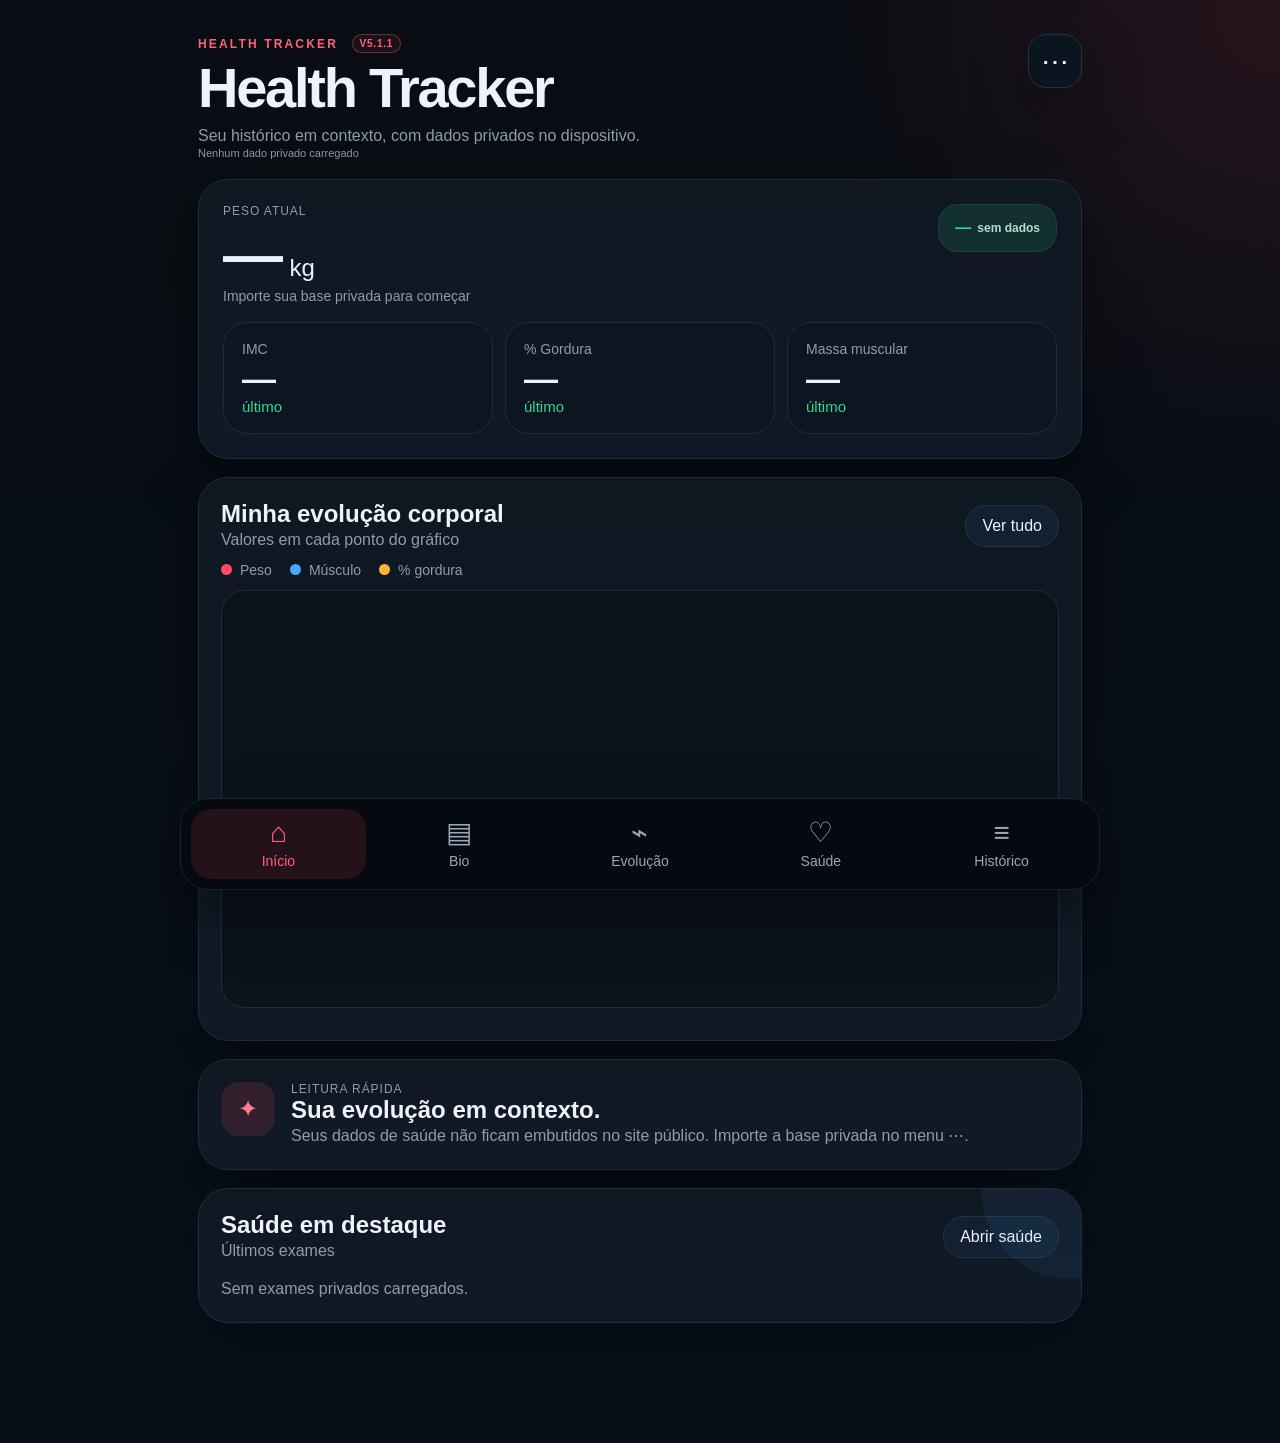
==== index.html @ 3914f37f "V5.1.1: align visible version and cache-busting parameters" ====
<!doctype html><html lang="pt-BR"><head><meta charset="utf-8"><meta name="viewport" content="width=device-width,initial-scale=1,viewport-fit=cover"><meta name="theme-color" content="#0b0f14"><meta name="apple-mobile-web-app-capable" content="yes"><meta name="apple-mobile-web-app-status-bar-style" content="black-translucent"><meta name="apple-mobile-web-app-title" content="Health Tracker"><meta name="description" content="Painel pessoal privado de saúde e composição corporal."><title>Health Tracker</title><link rel="manifest" href="manifest-v5.webmanifest?v=5.1.1"><link rel="icon" href="icon.svg?v=5.1.1" type="image/svg+xml"><link rel="apple-touch-icon" href="icon.svg?v=5.1.1"><link rel="stylesheet" href="styles.css?v=5.1.1"><link rel="stylesheet" href="v45.css?v=5.1.1"><link rel="stylesheet" href="v5.css?v=5.1.1"><link rel="stylesheet" href="v51.css?v=5.1.1"></head><body>
<div class="app-shell"><header class="topbar"><div><p class="eyebrow">HEALTH TRACKER <span class="version-badge">V5.1.1</span></p><h1 id="greeting">Health Tracker</h1><p class="subtle">Seu histórico em contexto, com dados privados no dispositivo.</p><p class="privacy-banner" id="privacyState"></p></div><button class="icon-btn" id="settingsBtn" aria-label="Dados e configurações">⋯</button></header>
<main class="content">
<section class="view active" data-view="home"><div class="home-panel active"><article class="hero-card"><div class="hero-head"><div><span class="label">Peso atual</span><div class="hero-value"><strong id="heroWeight">—</strong><span>kg</span></div><div class="meta" id="heroDate">—</div></div><div class="delta good" id="weightDelta">—</div></div><div class="metric-grid three"><div class="metric"><span>IMC</span><strong id="heroBmi">—</strong><em class="ok">último</em></div><div class="metric"><span>% Gordura</span><strong id="heroFatPct">—</strong><em class="ok">último</em></div><div class="metric"><span>Massa muscular</span><strong id="heroMuscle">—</strong><em class="ok">último</em></div></div></article>
<article class="card"><div class="section-title-row"><div><h2>Minha evolução corporal</h2><p class="subtle">Valores em cada ponto do gráfico</p></div><button class="pill-btn" id="openEvolutionBtn">Ver tudo</button></div><div class="legend compact"><span><i class="dot red"></i>Peso</span><span><i class="dot blue"></i>Músculo</span><span><i class="dot amber"></i>% gordura</span></div><div class="chart-wrap compact-home"><svg id="overviewChart" class="chart" viewBox="0 0 720 350"></svg></div><div id="overviewLatest" class="chart-last-values"></div></article>
<article class="card insight-card"><div class="insight-icon">✦</div><div><span class="label">Leitura rápida</span><h2>Sua evolução em contexto.</h2><p id="homeInsight" class="subtle"></p></div></article>
<article class="card health-glance"><div class="section-title-row"><div><h2>Saúde em destaque</h2><p class="subtle" id="healthDateBase">Últimos exames</p></div><button class="pill-btn" id="openHealthBtn">Abrir saúde</button></div><div id="healthGlance" class="health-glance-grid"></div></article></div></section>
<section class="view" data-view="results"><div class="page-title"><div><p class="eyebrow">BIOIMPEDÂNCIA</p><h1>Resultados</h1><p class="subtle">Toque em uma medição para abrir o relatório completo.</p></div></div><div class="timeline" id="resultsTimeline"></div></section>
<section class="view" data-view="evolution"><div class="page-title"><div><p class="eyebrow">TENDÊNCIAS</p><h1>Evolução</h1></div></div><div class="metric-tabs" id="metricTabs"><button class="active" data-body-metric="weightKg">Peso</button><button data-body-metric="skeletalMuscleKg">Músculo</button><button data-body-metric="bodyFatPct">% Gordura</button><button data-body-metric="bmi">IMC</button></div><article class="card evolution-card"><div class="evolution-number"><span id="evoMetricLabel">Peso</span><strong id="evoMetricValue">—</strong><em id="evoMetricDelta">—</em></div><div id="evoReference" class="reference-strip"></div><div class="chart-wrap large"><svg id="evolutionChart" class="chart" viewBox="0 0 720 450"></svg></div></article></section>
<section class="view" data-view="health"><div class="page-title"><div><p class="eyebrow">EXAMES</p><h1>Saúde</h1></div></div><article class="health-summary-hero"><div class="health-summary-head"><div><span class="label">RESUMO DE SAÚDE</span><h2 id="healthSummaryDate">Sem data-base</h2></div><span id="healthFreshness" class="freshness unknown">—</span></div><p id="healthSummaryText"></p><div id="healthKpis" class="health-kpis"></div></article><div id="healthCategoryTabs" class="health-category-tabs"></div><article class="card"><div class="section-title-row"><div><h2>Marcadores</h2><p class="subtle">Último resultado, referência e tendência</p></div></div><div id="healthMarkers" class="marker-list"></div></article><article class="card evolution-card"><div class="evolution-number"><span id="labMetricLabel">Exame</span><strong id="labMetricValue">—</strong><em id="labMetricDelta">—</em></div><div class="reference-strip"><span id="labReference">—</span></div><p id="labContext" class="lab-context"></p><div class="chart-wrap large"><svg id="labChart" class="chart" viewBox="0 0 720 450"></svg></div></article><article class="card"><h2>Histórico do marcador</h2><div id="labHistory" class="lab-history"></div></article><article class="card reports-card"><div class="section-title-row"><div><h2>Laudos e achados clínicos</h2><p class="subtle">Fonte e data preservadas quando disponíveis</p></div></div><div id="reportHistory" class="report-history"></div></article><article class="card exam-index-card"><div class="section-title-row"><div><h2>Índice de Exames</h2><p class="subtle">Pesquise quando fez, quem solicitou, onde realizou e em qual pasta está o documento.</p></div></div><div class="exam-index-tools"><input id="examIndexSearch" class="exam-search" type="search" placeholder="Buscar exame, médico, laboratório ou pasta" autocomplete="off"><div id="examIndexFilters" class="exam-index-filters"><button class="active" data-exam-filter="all">Todos</button><button data-exam-filter="lab">Laboratório</button><button data-exam-filter="reports">Laudos</button><button data-exam-filter="pending">Pendentes</button><button data-exam-filter="documents">Documentos</button></div></div><p id="examIndexCount" class="exam-index-count"></p><div id="examIndexList" class="exam-index-list"></div><button id="examIndexMore" class="exam-more" hidden>Mostrar todos</button></article><article class="card disclaimer"><strong>Importante</strong><p>Referência laboratorial não é automaticamente uma meta individual. O painel organiza os dados e não substitui avaliação médica.</p></article></section>
<section class="view" data-view="timeline"><div class="page-title"><div><p class="eyebrow">HISTÓRICO</p><h1>Linha do tempo</h1><p class="subtle">Bioimpedâncias, exames, laudos e tratamentos.</p></div></div><article class="card"><div id="clinicalTimeline"></div></article></section>
</main><nav class="bottom-nav" aria-label="Navegação principal"><button class="active" data-nav="home"><span>⌂</span><small>Início</small></button><button data-nav="results"><span>▤</span><small>Bio</small></button><button data-nav="evolution"><span>⌁</span><small>Evolução</small></button><button data-nav="health"><span>♡</span><small>Saúde</small></button><button data-nav="timeline"><span>≡</span><small>Histórico</small></button></nav></div>
<dialog id="bodyDetailDialog" class="detail-dialog"><div class="dialog-head"><div><p class="eyebrow">RESULTADO</p><h2 id="bodyDetailTitle">Bioimpedância</h2></div><button class="icon-btn" id="closeBodyDetail">×</button></div><div id="bodyDetailContent" class="detail-scroll"></div></dialog>
<dialog id="dataDialog" class="dialog"><div class="dialog-head"><div><p class="eyebrow">DADOS PRIVADOS</p><h2>Privacidade e atualização</h2></div><button class="icon-btn" id="closeDataDialog">×</button></div><p class="privacy-note">A V5.1.1 publica apenas uma base <strong>criptografada</strong>. Seus exames são descriptografados somente neste aparelho. Você importa a chave de recuperação uma única vez; depois, quando eu atualizar seus dados, o app sincroniza automaticamente.</p><div class="key-state"><strong id="keyStatus">Chave ainda não instalada</strong><small id="syncStatus">—</small></div><div class="stack-actions"><label class="primary file-label">Importar chave de recuperação<input id="recoveryKeyInput" type="file" accept="application/json" hidden></label><button class="secondary" id="syncBtn">Sincronizar agora</button><details class="fallback-import"><summary>Importação manual de contingência</summary><label class="secondary file-label">Importar base JSON<input id="importInput" type="file" accept="application/json" hidden></label></details><button class="secondary" id="exportBtn">Exportar backup privado</button><button class="danger-ghost" id="resetBtn">Remover dados deste dispositivo</button><button class="danger-ghost" id="clearKeyBtn">Remover chave deste dispositivo</button></div></dialog>
<script src="core-v5.js?v=5.1.1"></script><script src="crypto-v5.js?v=5.1.1"></script><script src="charts-v5.js?v=5.1.1"></script><script src="render-v5.js?v=5.1.1"></script><script src="v51.js?v=5.1.1"></script><script src="ui-v5.js?v=5.1.1"></script><script src="crypto-ui-v5.js?v=5.1.1"></script></body></html>
---- styles.css ----
:root{
  --bg:#090d13;
  --bg2:#0d131b;
  --panel:#0f1721;
  --panel-2:#101a26;
  --line:#202c39;
  --text:#eef3fb;
  --muted:#8f9cad;
  --accent:#ff4a64;
  --accent-2:#ff6a80;
  --green:#31d69a;
  --blue:#4aa7ff;
  --amber:#ffb13b;
  --violet:#aa8cff;
  --shadow:0 24px 60px rgba(0,0,0,.35);
}
*{box-sizing:border-box}
html,body{margin:0;padding:0;background:radial-gradient(circle at top right, rgba(255,74,100,.12), transparent 24%),linear-gradient(180deg,#090d13 0%,#071019 100%);color:var(--text);font-family:-apple-system,BlinkMacSystemFont,"SF Pro Display","Segoe UI",sans-serif}
body{min-height:100vh}
button,input,select,textarea{font:inherit}
button{cursor:pointer}
input,select,textarea{background:#0c1218;border:1px solid var(--line);color:var(--text);border-radius:14px;padding:12px 14px;outline:none}
textarea{resize:vertical;min-height:90px}
label{display:flex;flex-direction:column;gap:7px;font-size:13px;color:var(--muted)}
.full{grid-column:1/-1}
h1,h2,h3,p{margin:0}
.small{font-size:13px}
.subtle{color:var(--muted);line-height:1.45}
.label{display:block;font-size:12px;color:var(--muted);text-transform:uppercase;letter-spacing:.08em}
.eyebrow{margin-bottom:8px;color:#ff6279;letter-spacing:.18em;font-size:12px;font-weight:800}
.app-shell{max-width:920px;margin:0 auto;padding:24px 18px 120px}
.topbar{display:flex;justify-content:space-between;gap:16px;align-items:flex-start;padding-top:max(10px,env(safe-area-inset-top))}
.topbar h1{font-size:clamp(40px,7vw,56px);line-height:.95;letter-spacing:-.04em;margin-bottom:10px}
.icon-btn{display:grid;place-items:center;width:54px;height:54px;border-radius:18px;background:#0b1520;border:1px solid #213244;color:var(--text);font-size:28px;box-shadow:var(--shadow)}
.content{display:flex;flex-direction:column;gap:18px;margin-top:20px}
.view{display:none;flex-direction:column;gap:18px}.view.active{display:flex}
.card,.hero-card{background:linear-gradient(180deg,var(--panel) 0%,var(--panel-2) 100%);border:1px solid var(--line);border-radius:30px;padding:22px;box-shadow:var(--shadow)}
.hero-card{padding:24px}
.hero-head,.section-title-row,.page-title,.dialog-head,.page-actions,.compare-selectors{display:flex;align-items:center;justify-content:space-between;gap:14px}
.hero-head{align-items:flex-start}
.hero-value{display:flex;align-items:flex-end;gap:10px;margin:10px 0 6px}.hero-value strong{font-size:68px;line-height:.9;letter-spacing:-.06em}.hero-value span{font-size:24px;color:var(--text)}
.meta{color:var(--muted);font-size:14px}
.delta{display:inline-flex;align-items:center;gap:6px;flex-wrap:wrap;background:rgba(49,214,154,.12);color:var(--green);border:1px solid rgba(49,214,154,.12);padding:14px 16px;border-radius:20px;font-weight:800;text-align:right}
.delta small{display:block;color:#b9dacd;font-size:12px;font-weight:600}
.metric-grid{display:grid;gap:12px;margin-top:18px}.metric-grid.three{grid-template-columns:repeat(3,1fr)}
.metric{background:#0d1620;border:1px solid var(--line);border-radius:24px;padding:18px;min-height:112px;display:flex;flex-direction:column;justify-content:space-between}.metric span{color:var(--muted);font-size:14px}.metric strong{font-size:38px;line-height:1}.metric em{font-style:normal;color:var(--green);font-size:15px}.metric em.ok{color:var(--green)}
.segmented,.metric-tabs{display:flex;gap:10px;background:#0a131d;border:1px solid var(--line);border-radius:26px;padding:10px;overflow:auto}.segmented button,.metric-tabs button{white-space:nowrap;border:none;border-radius:18px;background:transparent;color:#97a4b4;padding:14px 18px;font-size:16px}.segmented button.active,.metric-tabs button.active{background:linear-gradient(180deg,var(--accent-2),var(--accent));color:#fff;font-weight:800;box-shadow:0 10px 30px rgba(255,74,100,.22)}
.home-panel{display:none;flex-direction:column;gap:18px}.home-panel.active{display:flex}
.legend{display:flex;gap:18px;flex-wrap:wrap;color:var(--muted);font-size:14px}.legend.compact{margin-top:10px}.dot{display:inline-block;width:11px;height:11px;border-radius:999px;margin-right:8px}.dot.red{background:var(--accent)}.dot.blue{background:var(--blue)}.dot.amber{background:var(--amber)}
.chart-wrap{margin-top:12px;background:#0b121a;border:1px solid var(--line);border-radius:24px;padding:12px}.chart-wrap.large{padding:16px}.chart-wrap.compact-home{padding:12px 10px 8px}.chart{width:100%;height:auto;display:block}
.chart-note{margin:8px 4px 0;color:var(--muted);font-size:13px;line-height:1.45}
.gridline{stroke:#1f2b37;stroke-width:1}.axislabel{fill:#8090a4;font-size:12px;font-weight:600}.series{fill:none;stroke-width:4.5;stroke-linecap:round;stroke-linejoin:round}.area{fill-opacity:.14}.area.faint{fill-opacity:.06}.point{stroke:#0c1218;stroke-width:3}.point.point-compact{stroke-width:2.5}.point-label{font-size:13px;font-weight:800;paint-order:stroke;stroke:#091019;stroke-width:3.5;stroke-linejoin:round}.point-label.readable{font-size:12px;letter-spacing:.01em}.point-label.compact{font-size:11px;stroke-width:3}.end-label{font-size:11px;font-weight:800;paint-order:stroke;stroke:#091019;stroke-width:3.2;stroke-linejoin:round}
.summary-strip{display:grid;grid-template-columns:repeat(3,1fr);gap:12px}.summary-strip>div{background:#0d1620;border:1px solid var(--line);border-radius:20px;padding:16px}.summary-strip span,.summary-strip small{display:block;color:var(--muted)}.summary-strip strong{display:block;font-size:28px;margin:10px 0 4px}
.insight-card{display:grid;grid-template-columns:auto 1fr;gap:16px;align-items:flex-start}.insight-icon{width:54px;height:54px;border-radius:18px;display:grid;place-items:center;background:rgba(255,74,100,.14);color:#ff7b8e;font-size:24px}
.health-glance,.report-glance{position:relative;overflow:hidden}.health-glance:after,.report-glance:after{content:"";position:absolute;width:180px;height:180px;border-radius:50%;background:rgba(74,167,255,.07);right:-80px;top:-90px;pointer-events:none}
.health-glance-grid,.health-summary-grid,.segment-grid,.compare-grid,.control-grid{display:grid;gap:10px}.health-glance-grid,.health-summary-grid{grid-template-columns:repeat(2,1fr);margin-top:14px}.health-mini,.health-summary-card,.segment-box,.compare-card{background:#10171f;border:1px solid #222e39;border-radius:20px;padding:14px}.health-mini span,.health-summary-card span{display:block;color:var(--muted);font-size:11px}.health-mini strong,.health-summary-card strong{display:block;font-size:22px;margin:5px 0}.health-mini small,.health-summary-card small{color:var(--muted)}
.report-glance-list{display:grid;gap:10px;margin-top:14px}.report-glance-item,.report-card{background:#10171f;border:1px solid #222e39;border-radius:20px;padding:16px}.report-glance-item strong,.report-card h3{display:block;font-size:18px;margin:8px 0 6px}.report-glance-item small,.report-card time{color:var(--muted)}.report-glance-item p,.report-card p{margin-top:8px;color:#d8dee8;line-height:1.45}.report-tag{display:inline-flex;align-items:center;justify-content:center;padding:7px 10px;border-radius:999px;background:rgba(170,140,255,.12);color:#c8b6ff;border:1px solid rgba(170,140,255,.2);font-size:12px;font-weight:700}
.report-card-head{display:flex;justify-content:space-between;align-items:center;gap:12px;margin-bottom:10px}.report-card ul{margin:10px 0 0;padding-left:18px;color:#cfd7e3}.report-card li+li{margin-top:6px}
.composition-list{display:grid;grid-template-columns:repeat(2,1fr);gap:10px}.composition-item{background:#0d1620;border:1px solid var(--line);border-radius:20px;padding:14px}.composition-item span,.composition-item small{display:block;color:var(--muted)}.composition-item strong{display:block;font-size:24px;margin:6px 0}
.control-grid{grid-template-columns:repeat(2,1fr);margin-top:16px}.control-grid>div{background:#0d1620;border:1px solid var(--line);border-radius:20px;padding:14px}.control-grid span{display:block;color:var(--muted);font-size:13px}.control-grid strong{display:block;font-size:24px;margin-top:6px}
.segment-grid{grid-template-columns:repeat(2,1fr)}.segment-box .top{display:flex;justify-content:space-between;gap:12px}.segment-box span,.segment-box em{color:var(--muted);font-style:normal}.segment-box strong{display:block;font-size:22px;margin-top:4px}
.page-title{margin-top:4px;align-items:flex-end}.page-title h1{font-size:54px;line-height:.94;letter-spacing:-.05em}.page-actions{justify-content:flex-end;flex-wrap:wrap}
.primary,.secondary,.pill-btn,.danger-ghost{border:none;border-radius:18px;padding:13px 16px}.primary{background:linear-gradient(180deg,var(--accent-2),var(--accent));color:#fff;font-weight:800}.secondary,.pill-btn{background:#122031;border:1px solid #223244;color:var(--text)}.danger-ghost{background:transparent;border:1px solid rgba(255,74,100,.28);color:#ff8797}.pill-btn{padding:11px 16px;border-radius:999px}
.score-badge{display:inline-flex;align-items:center;justify-content:center;min-width:76px;height:40px;padding:0 14px;border-radius:999px;background:#111d29;border:1px solid #223243;color:#d7e1ef;font-weight:800}
.timeline{display:flex;flex-direction:column;gap:10px}.timeline-item{display:grid;grid-template-columns:76px 1fr auto;gap:14px;align-items:center;background:linear-gradient(180deg,var(--panel) 0%,var(--panel-2) 100%);border:1px solid var(--line);border-radius:24px;padding:16px 18px}.timeline-date>div{display:flex;flex-direction:column;align-items:center;justify-content:center;width:58px;height:58px;border-radius:18px;background:#101a26;border:1px solid var(--line)}.timeline-date strong{font-size:26px}.timeline-date small,.timeline-metrics,.timeline-score small{color:var(--muted)}.timeline-metrics{display:flex;flex-wrap:wrap;gap:16px;margin-top:8px}.timeline-score{font-size:28px;font-weight:800;color:#fff}
.evolution-card .evolution-number{display:flex;align-items:flex-end;gap:14px;flex-wrap:wrap}.evolution-number span{display:block;color:var(--muted);font-size:15px;width:100%}.evolution-number strong{font-size:66px;line-height:.9;letter-spacing:-.05em}.evolution-number small{font-size:.38em;color:var(--muted)}.evolution-number em{font-style:normal;color:var(--green);font-size:18px;font-weight:800}
.indicator-list,.lab-history,.report-history{display:flex;flex-direction:column;gap:10px;margin-top:14px}.indicator-row,.lab-history-row{display:grid;grid-template-columns:1fr auto auto;gap:10px;align-items:center;background:#10171f;border:1px solid #222e39;border-radius:18px;padding:14px}.indicator-row span,.lab-history-row time{color:var(--muted)}.indicator-row strong,.lab-history-row span{font-size:26px;font-weight:800}.indicator-row small{color:var(--muted)}
.compare-selectors{background:linear-gradient(180deg,var(--panel) 0%,var(--panel-2) 100%);border:1px solid var(--line);border-radius:22px;padding:16px;align-items:center}.compare-selectors>span{font-size:24px;color:var(--muted)}.compare-grid{grid-template-columns:repeat(2,1fr)}.compare-card span{display:block;color:var(--muted)}.compare-card strong{display:block;font-size:32px;margin:6px 0}.compare-card em{display:block;font-style:normal;font-weight:800}.compare-card em.neutral{color:var(--green)}
.lab-empty{padding:18px 0;color:var(--muted)}
.dialog{width:min(780px,calc(100vw - 28px));border:none;background:linear-gradient(180deg,var(--panel) 0%,var(--panel-2) 100%);color:var(--text);padding:22px;border-radius:28px;box-shadow:var(--shadow)}.dialog::backdrop{background:rgba(0,0,0,.56)}.form-grid{display:grid;grid-template-columns:repeat(2,1fr);gap:14px;margin-top:18px}.dialog-actions,.stack-actions{display:flex;gap:12px;justify-content:flex-end;flex-wrap:wrap;margin-top:20px}.stack-actions{justify-content:flex-start}.file-label{display:inline-flex;align-items:center;justify-content:center}
.bottom-nav{position:fixed;left:50%;transform:translateX(-50%);bottom:max(10px,env(safe-area-inset-bottom));z-index:40;display:grid;grid-template-columns:repeat(5,1fr);gap:6px;width:min(920px,calc(100vw - 20px));padding:10px;background:rgba(5,10,16,.88);backdrop-filter:blur(14px);border:1px solid #182330;border-radius:28px;box-shadow:var(--shadow)}.bottom-nav button{border:none;background:transparent;color:#9aa7b6;border-radius:20px;padding:10px 8px;display:flex;flex-direction:column;align-items:center;gap:6px}.bottom-nav button span{font-size:28px;line-height:1}.bottom-nav button small{font-size:14px}.bottom-nav button.active{background:rgba(255,74,100,.12);color:#ff6178}
.fab{position:fixed;right:max(18px,env(safe-area-inset-right));bottom:96px;width:76px;height:76px;border:none;border-radius:28px;background:linear-gradient(180deg,var(--accent-2),var(--accent));color:#fff;font-size:42px;box-shadow:0 20px 40px rgba(255,74,100,.32)}

@media (max-width:780px){
  .app-shell{padding-left:14px;padding-right:14px}
  .page-title h1{font-size:44px}
  .hero-value strong{font-size:54px}
  .evolution-number strong{font-size:54px}
}
@media (max-width:560px){
  .metric-grid.three,.summary-strip,.health-glance-grid,.health-summary-grid,.composition-list,.control-grid,.segment-grid,.compare-grid,.form-grid{grid-template-columns:1fr}
  .timeline-item{grid-template-columns:58px 1fr}
  .timeline-score{grid-column:2;font-size:20px}
  .lab-history-row,.indicator-row{grid-template-columns:1fr;justify-items:start}
  .topbar h1{font-size:42px}
  .page-title{flex-direction:column;align-items:flex-start}
  .page-actions{width:100%;justify-content:flex-start}
  .compare-selectors{flex-direction:column;align-items:stretch}
  .bottom-nav{padding-bottom:calc(10px + env(safe-area-inset-bottom))}
  .point-label.readable{font-size:11px}
  .end-label{font-size:10.5px}
}


/* V4.3 — refinamento visual e modo app */
.version-badge{display:inline-flex;align-items:center;margin-left:8px;padding:3px 7px;border:1px solid rgba(255,98,121,.35);border-radius:999px;font-size:10px;letter-spacing:.08em;vertical-align:1px;background:rgba(255,74,100,.08)}
.app-splash{position:fixed;inset:0;z-index:9999;display:flex;flex-direction:column;align-items:center;justify-content:center;gap:12px;background:#090d13;opacity:1;transition:opacity .28s ease,visibility .28s ease;visibility:visible}
.app-splash.hidden{opacity:0;visibility:hidden;pointer-events:none}
.app-splash img{width:88px;height:88px;border-radius:24px;box-shadow:0 24px 70px rgba(0,0,0,.45)}
.app-splash strong{font-size:24px;letter-spacing:-.02em}.app-splash small{color:var(--muted);font-weight:700;letter-spacing:.12em}
body:not(.standalone) .app-splash{display:none}
body.standalone .app-shell{padding-top:max(18px,env(safe-area-inset-top))}
body.standalone .bottom-nav{bottom:max(8px,env(safe-area-inset-bottom))}
.chart-last-values{display:grid;grid-template-columns:repeat(3,1fr);gap:8px;margin-top:10px}
.last-chip{display:flex;align-items:center;gap:7px;min-width:0;padding:10px 11px;border:1px solid var(--line);background:#0d1620;border-radius:16px;color:var(--muted);font-size:12px;white-space:nowrap}
.last-chip i{width:8px;height:8px;border-radius:50%;flex:0 0 auto}.last-chip strong{margin-left:auto;color:var(--text);font-size:13px}.last-chip.red i{background:var(--accent)}.last-chip.blue i{background:var(--blue)}.last-chip.amber i{background:var(--amber)}
.hero-value strong{font-size:60px}.metric strong{font-size:34px}.summary-strip strong{font-size:25px}.evolution-number strong{font-size:56px}.compare-card strong{font-size:28px}
.axislabel{font-size:18px}.point-label.readable{font-size:24px;stroke-width:5}.end-label{font-size:20px}.home-series{stroke-width:4}.chart-wrap.large{padding:14px 12px}.chart-note{font-size:12px}
@media (max-width:560px){
  .hero-value strong{font-size:48px}.hero-value span{font-size:21px}.metric strong{font-size:30px}.summary-strip strong{font-size:23px}.evolution-number strong{font-size:44px}.compare-card strong{font-size:26px}
  .axislabel{font-size:19px}.point-label.readable{font-size:25px}.chart-last-values{grid-template-columns:1fr}.last-chip{font-size:13px}.last-chip strong{font-size:14px}
  .chart-wrap.large{padding:10px 8px}
}
---- v45.css ----
/* V4.5 — mobile app shell fixes */
.fab{display:none!important}
.page-actions:empty{display:none}

@media (max-width:780px){
  .app-shell{padding-bottom:calc(92px + env(safe-area-inset-bottom));}
  .bottom-nav{
    left:0;
    transform:none;
    bottom:0;
    width:100%;
    max-width:none;
    padding:7px 10px calc(7px + env(safe-area-inset-bottom));
    border-left:none;
    border-right:none;
    border-bottom:none;
    border-radius:24px 24px 0 0;
    background:rgba(7,12,18,.97);
    box-shadow:0 -12px 32px rgba(0,0,0,.28);
  }
  .bottom-nav button{padding:7px 4px;gap:3px;border-radius:16px;min-width:0}
  .bottom-nav button span{font-size:22px}
  .bottom-nav button small{font-size:11px;line-height:1.1}
  .bottom-nav button.active{background:rgba(255,74,100,.11)}
}

@media (max-width:560px){
  .metric-grid.three{grid-template-columns:repeat(3,minmax(0,1fr))!important;gap:8px}
  .metric-grid.three .metric{min-width:0;min-height:92px;padding:12px 9px;border-radius:18px}
  .metric-grid.three .metric span{font-size:11px;line-height:1.2}
  .metric-grid.three .metric strong{font-size:24px;letter-spacing:-.03em}
  .metric-grid.three .metric em{font-size:11px}
  .hero-card{padding:20px}
  .hero-head{gap:10px}
  .delta{padding:11px 12px;border-radius:17px;font-size:13px}
  .delta small{font-size:10px}
  .segmented{padding:7px;border-radius:22px}
  .segmented button{padding:12px 13px;font-size:14px}
  .topbar{padding-top:max(8px,env(safe-area-inset-top))}
}

body.standalone .bottom-nav{bottom:0}
---- v5.css ----
.result-click{width:100%;text-align:left;border:0;color:inherit;font:inherit;cursor:pointer}.result-click:active{transform:scale(.995)}
.home-point-label{font-size:11px;font-weight:800;paint-order:stroke;stroke:#0b0f14;stroke-width:3px;stroke-linejoin:round}.reference-band{fill:#31d69a;opacity:.10}.reference-label{fill:#7c938d;font-size:11px}.target-line{stroke:#d5dbe3;stroke-width:2;stroke-dasharray:8 7;opacity:.7}.target-label{fill:#d5dbe3;font-size:11px;font-weight:700}
.reference-strip{display:flex;gap:10px;flex-wrap:wrap;margin-top:10px}.reference-strip span{background:#111821;border:1px solid #24303d;border-radius:12px;padding:8px 10px;font-size:12px;color:#9cabb9}.reference-strip strong{color:#e8edf2}
.detail-dialog{width:min(720px,calc(100vw - 18px));max-height:88dvh;background:#0c1118;color:#ecf0f5;border:1px solid #26313d;border-radius:22px;padding:0;overflow:hidden}.detail-dialog::backdrop{background:rgba(0,0,0,.72);backdrop-filter:blur(3px)}.detail-scroll{padding:18px 18px 34px;overflow:auto;max-height:calc(88dvh - 66px)}.detail-score{display:flex;justify-content:space-between;align-items:end;padding:18px;border-radius:18px;background:linear-gradient(145deg,#121923,#161018);margin-bottom:18px}.detail-score span{display:block;color:#9eabb8;font-size:12px}.detail-score strong{font-size:38px}.detail-score strong small{font-size:14px;color:#9eabb8}.detail-score p{color:#9eabb8;font-size:12px}.detail-grid{display:grid;grid-template-columns:repeat(2,minmax(0,1fr));gap:10px;margin:10px 0 22px}.detail-metric{background:#111821;border:1px solid #232e3a;border-radius:15px;padding:13px;min-width:0}.detail-metric span,.detail-metric small{display:block;color:#93a0ad;font-size:11px}.detail-metric strong{display:block;font-size:18px;margin:5px 0;overflow-wrap:anywhere}.detail-scroll h3{margin:22px 0 8px;font-size:14px;color:#dbe2e9}
.health-summary-hero{background:linear-gradient(145deg,#101821,#171118);border:1px solid #28313a;border-radius:20px;padding:18px;margin-bottom:14px}.health-summary-head{display:flex;justify-content:space-between;gap:12px}.health-summary-hero h2{margin:3px 0 8px}.health-summary-hero p{margin:0;color:#a7b1bb;line-height:1.45}.freshness{display:inline-flex;align-items:center;height:26px;padding:0 9px;border-radius:99px;font-size:11px;font-weight:800}.freshness.current{background:#0b3b2c;color:#56e2af}.freshness.watch{background:#3b2c0b;color:#f6c75d}.freshness.old{background:#3b1717;color:#ff7e7e}.freshness.unknown{background:#222b34;color:#a9b5c0}.health-kpis{display:grid;grid-template-columns:repeat(3,1fr);gap:8px;margin-top:14px}.health-kpis>div{background:#0d131a;border-radius:13px;padding:10px}.health-kpis span{display:block;color:#8f9daa;font-size:10px}.health-kpis strong{display:block;font-size:20px;margin-top:3px}
.health-category-tabs{display:flex;gap:8px;overflow:auto;padding:2px 0 10px;scrollbar-width:none}.health-category-tabs button{white-space:nowrap;border:1px solid #273340;background:#111821;color:#9da9b5;border-radius:99px;padding:9px 12px;font-weight:700}.health-category-tabs button.active{background:#27303a;color:#fff;border-color:#465363}.marker-list{display:grid;gap:8px}.marker-row{display:flex;justify-content:space-between;gap:12px;width:100%;text-align:left;background:#10171f;border:1px solid #202b37;border-radius:14px;padding:12px;color:inherit}.marker-row.active{border-color:#31d69a55;background:#102019}.marker-row>div:first-child{min-width:0}.marker-row strong,.marker-row small{display:block}.marker-row small{color:#8897a4;font-size:10px;margin-top:4px}.marker-row>div:last-child{text-align:right;flex:0 0 auto}.marker-row b{display:block}.status{font-style:normal;font-size:10px;font-weight:800;border-radius:99px;padding:3px 6px;display:inline-block;margin-top:4px}.status.ok{background:#0b3b2c;color:#56e2af}.status.low,.status.high{background:#3b1717;color:#ff8c8c}.status.context{background:#2d2b18;color:#f0cf65}.lab-context{font-size:12px;color:#91a0ad;margin:8px 0 0;line-height:1.45}
.lab-history-row{display:grid;grid-template-columns:92px 1fr auto;gap:10px;align-items:center;padding:11px 0;border-bottom:1px solid #202a34}.lab-history-row time{font-size:11px;color:#8e9ba8}.lab-history-row strong,.lab-history-row small{display:block}.lab-history-row small{color:#82909e;font-size:10px;margin-top:3px}.report-item{padding:14px 0;border-bottom:1px solid #202a34}.report-item>div{display:flex;justify-content:space-between}.report-item time,.report-item small{color:#8694a1;font-size:10px}.report-item h3{margin:7px 0 5px}.report-item p{color:#9cabb8;line-height:1.45;margin:0 0 5px}.clinical-event{display:grid;grid-template-columns:18px 1fr;gap:10px;position:relative;padding:0 0 18px}.clinical-event:before{content:"";position:absolute;left:5px;top:13px;bottom:-2px;width:1px;background:#27323d}.clinical-event:last-child:before{display:none}.event-dot{width:11px;height:11px;border-radius:50%;margin-top:4px;background:#7d8b98;z-index:1}.event-dot.bio{background:#ff4057}.event-dot.lab{background:#31d69a}.event-dot.report{background:#4aa7ff}.event-dot.treatment{background:#ffb13b}.clinical-event time{color:#7f8e9c;font-size:10px}.clinical-event h3{margin:2px 0 3px;font-size:14px}.clinical-event p{margin:0;color:#95a2af;font-size:12px}
.privacy-banner{font-size:11px;color:#8d99a5}.privacy-note{background:#111821;border:1px solid #28333f;padding:12px;border-radius:14px;color:#a7b2bd;line-height:1.45;margin:10px 0}.danger-ghost{border:1px solid #5c2929;background:transparent;color:#ff8787;border-radius:13px;padding:12px;font-weight:700}.file-label{display:flex!important;justify-content:center;cursor:pointer}.key-state{display:grid;gap:3px;margin:12px 0;padding:12px;border-radius:14px;background:#0e151c;border:1px solid #26313d}.key-state strong{font-size:13px}.key-state small{color:#8f9daa;font-size:11px}.key-state small[data-state="ok"]{color:#56e2af}.key-state small[data-state="error"]{color:#ff8c8c}.key-state small[data-state="working"]{color:#f0cf65}.fallback-import{border:1px solid #26313d;border-radius:13px;padding:10px 12px;color:#97a5b2}.fallback-import summary{cursor:pointer;font-size:12px;font-weight:700}.fallback-import .file-label{margin-top:10px}#syncBtn:disabled,#clearKeyBtn:disabled{opacity:.45;pointer-events:none}
@media(max-width:560px){.detail-grid{grid-template-columns:1fr 1fr}.home-point-label{font-size:9px}.health-summary-head{align-items:flex-start}.health-kpis strong{font-size:17px}.lab-history-row{grid-template-columns:78px 1fr}.lab-history-row>.status{grid-column:2;justify-self:start}.detail-dialog{width:calc(100vw - 10px);max-height:92dvh}.detail-scroll{max-height:calc(92dvh - 62px);padding:14px 14px 30px}}
---- v51.css ----
.exam-index-card{margin-bottom:16px}.exam-index-tools{display:grid;gap:10px;margin:12px 0}.exam-search{width:100%;box-sizing:border-box;border:1px solid #273340;background:#0e151c;color:#eef3f7;border-radius:14px;padding:12px 14px;font:inherit;outline:none}.exam-search:focus{border-color:#31d69a88;box-shadow:0 0 0 3px #31d69a12}.exam-index-filters{display:flex;gap:7px;overflow:auto;scrollbar-width:none}.exam-index-filters button{white-space:nowrap;border:1px solid #273340;background:#111821;color:#9da9b5;border-radius:99px;padding:8px 10px;font-size:11px;font-weight:800}.exam-index-filters button.active{background:#27303a;color:#fff;border-color:#465363}.exam-index-count{font-size:11px;color:#84929f;margin:5px 0 3px}.exam-index-list{display:grid;gap:10px}.exam-index-row{border:1px solid #202b37;background:#0f161e;border-radius:16px;padding:13px;display:grid;gap:11px}.exam-index-titleline{display:flex;gap:7px;align-items:center;flex-wrap:wrap}.exam-type,.exam-state{font-size:9px;font-weight:900;letter-spacing:.03em;text-transform:uppercase;border-radius:99px;padding:4px 7px}.exam-type{background:#202a34;color:#a9b6c2}.exam-state.ok{background:#0b3b2c;color:#56e2af}.exam-state.pending{background:#3b1717;color:#ff9595}.exam-state.context{background:#2d2b18;color:#f0cf65}.exam-index-row h3{font-size:15px;margin:7px 0 2px}.exam-index-row p{margin:3px 0;color:#9aa8b4;font-size:11px;line-height:1.45}.exam-index-row p b{color:#cbd4dc}.exam-date{color:#d0d8df!important}.exam-detail{max-height:4.4em;overflow:hidden}.exam-path{width:100%;text-align:left;border:1px solid #273540;background:#101c22;color:#d8e2e8;border-radius:12px;padding:10px 11px;display:grid;gap:3px}.exam-path span,.exam-path small{font-size:9px;color:#80909d;text-transform:uppercase;letter-spacing:.04em}.exam-path strong{font-size:11px;line-height:1.35;overflow-wrap:anywhere}.exam-path small{text-transform:none;letter-spacing:0}.exam-more{width:100%;margin-top:12px;border:1px solid #2b3845;background:#131b24;color:#d9e1e8;border-radius:13px;padding:11px;font-weight:800}.impedance-scroll{overflow:auto;margin:9px 0 20px}.impedance-table{width:100%;min-width:520px;border-collapse:collapse;font-size:11px}.impedance-table th,.impedance-table td{border-bottom:1px solid #26313b;padding:9px 7px;text-align:right}.impedance-table th:first-child,.impedance-table td:first-child{text-align:left}.impedance-table thead th{color:#8897a4;font-weight:700}.impedance-table tbody th{color:#d7e0e8}.exam-index-jump{width:100%;margin:12px 0 14px;border:1px solid #2c594a;background:linear-gradient(180deg,#153328,#10271f);color:#eef7f3;border-radius:16px;padding:14px;display:grid;grid-template-columns:auto 1fr auto;align-items:center;gap:12px;text-align:left;box-shadow:0 8px 24px #00000024}.exam-jump-icon{display:grid;place-items:center;width:36px;height:36px;border-radius:12px;background:#1e4939;color:#63e5b5;font-size:24px;font-weight:900}.exam-index-jump strong{display:block;font-size:14px}.exam-index-jump small{display:block;margin-top:3px;color:#9fb7ad;font-size:10px;line-height:1.35}.exam-jump-arrow{font-size:25px;color:#67d9ae}.sync-toast{position:fixed;left:50%;bottom:calc(86px + env(safe-area-inset-bottom));transform:translate(-50%,18px);width:min(88vw,520px);box-sizing:border-box;padding:12px 14px;border-radius:14px;background:#153328;border:1px solid #2e6b56;color:#e8fff6;font-size:12px;font-weight:800;text-align:center;box-shadow:0 14px 40px #0008;opacity:0;pointer-events:none;z-index:9999;transition:.22s ease}.sync-toast[data-state="error"]{background:#3a1717;border-color:#7a3535;color:#ffdede}.sync-toast.show{opacity:1;transform:translate(-50%,0)}@media(max-width:560px){.exam-index-row{padding:11px}.exam-index-filters button{padding:8px 9px}.exam-path strong{font-size:10px}.exam-index-jump{padding:12px}.sync-toast{bottom:calc(82px + env(safe-area-inset-bottom))}}
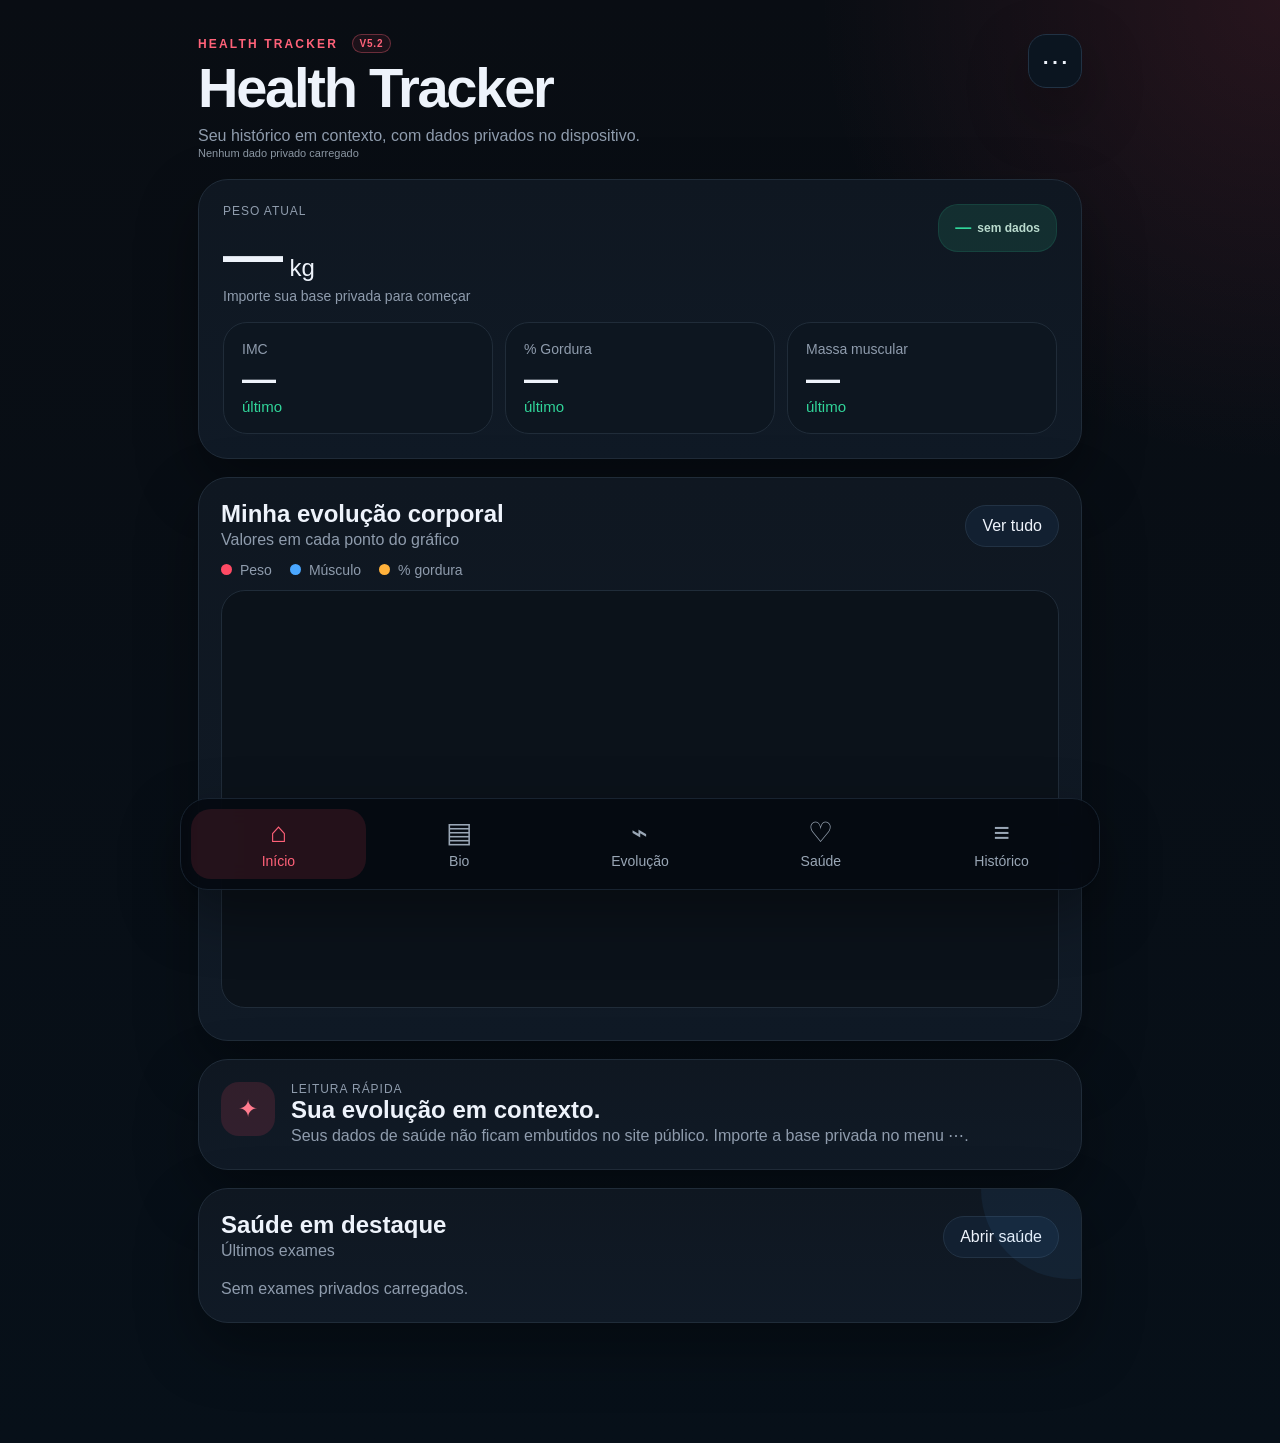
==== commit 332f8962: "V5.2: load private health panorama and align UI version" ====
--- a/index.html
+++ b/index.html
@@ -1,5 +1,5 @@
-<!doctype html><html lang="pt-BR"><head><meta charset="utf-8"><meta name="viewport" content="width=device-width,initial-scale=1,viewport-fit=cover"><meta name="theme-color" content="#0b0f14"><meta name="apple-mobile-web-app-capable" content="yes"><meta name="apple-mobile-web-app-status-bar-style" content="black-translucent"><meta name="apple-mobile-web-app-title" content="Health Tracker"><meta name="description" content="Painel pessoal privado de saúde e composição corporal."><title>Health Tracker</title><link rel="manifest" href="manifest-v5.webmanifest?v=5.1.1"><link rel="icon" href="icon.svg?v=5.1.1" type="image/svg+xml"><link rel="apple-touch-icon" href="icon.svg?v=5.1.1"><link rel="stylesheet" href="styles.css?v=5.1.1"><link rel="stylesheet" href="v45.css?v=5.1.1"><link rel="stylesheet" href="v5.css?v=5.1.1"><link rel="stylesheet" href="v51.css?v=5.1.1"></head><body>
-<div class="app-shell"><header class="topbar"><div><p class="eyebrow">HEALTH TRACKER <span class="version-badge">V5.1.1</span></p><h1 id="greeting">Health Tracker</h1><p class="subtle">Seu histórico em contexto, com dados privados no dispositivo.</p><p class="privacy-banner" id="privacyState"></p></div><button class="icon-btn" id="settingsBtn" aria-label="Dados e configurações">⋯</button></header>
+<!doctype html><html lang="pt-BR"><head><meta charset="utf-8"><meta name="viewport" content="width=device-width,initial-scale=1,viewport-fit=cover"><meta name="theme-color" content="#0b0f14"><meta name="apple-mobile-web-app-capable" content="yes"><meta name="apple-mobile-web-app-status-bar-style" content="black-translucent"><meta name="apple-mobile-web-app-title" content="Health Tracker"><meta name="description" content="Painel pessoal privado de saúde e composição corporal."><title>Health Tracker</title><link rel="manifest" href="manifest-v5.webmanifest?v=5.2"><link rel="icon" href="icon.svg?v=5.2" type="image/svg+xml"><link rel="apple-touch-icon" href="icon.svg?v=5.2"><link rel="stylesheet" href="styles.css?v=5.2"><link rel="stylesheet" href="v45.css?v=5.2"><link rel="stylesheet" href="v5.css?v=5.2"><link rel="stylesheet" href="v51.css?v=5.2"><link rel="stylesheet" href="v52.css?v=5.2"></head><body>
+<div class="app-shell"><header class="topbar"><div><p class="eyebrow">HEALTH TRACKER <span class="version-badge">V5.2</span></p><h1 id="greeting">Health Tracker</h1><p class="subtle">Seu histórico em contexto, com dados privados no dispositivo.</p><p class="privacy-banner" id="privacyState"></p></div><button class="icon-btn" id="settingsBtn" aria-label="Dados e configurações">⋯</button></header>
 <main class="content">
 <section class="view active" data-view="home"><div class="home-panel active"><article class="hero-card"><div class="hero-head"><div><span class="label">Peso atual</span><div class="hero-value"><strong id="heroWeight">—</strong><span>kg</span></div><div class="meta" id="heroDate">—</div></div><div class="delta good" id="weightDelta">—</div></div><div class="metric-grid three"><div class="metric"><span>IMC</span><strong id="heroBmi">—</strong><em class="ok">último</em></div><div class="metric"><span>% Gordura</span><strong id="heroFatPct">—</strong><em class="ok">último</em></div><div class="metric"><span>Massa muscular</span><strong id="heroMuscle">—</strong><em class="ok">último</em></div></div></article>
 <article class="card"><div class="section-title-row"><div><h2>Minha evolução corporal</h2><p class="subtle">Valores em cada ponto do gráfico</p></div><button class="pill-btn" id="openEvolutionBtn">Ver tudo</button></div><div class="legend compact"><span><i class="dot red"></i>Peso</span><span><i class="dot blue"></i>Músculo</span><span><i class="dot amber"></i>% gordura</span></div><div class="chart-wrap compact-home"><svg id="overviewChart" class="chart" viewBox="0 0 720 350"></svg></div><div id="overviewLatest" class="chart-last-values"></div></article>
@@ -11,5 +11,5 @@
 <section class="view" data-view="timeline"><div class="page-title"><div><p class="eyebrow">HISTÓRICO</p><h1>Linha do tempo</h1><p class="subtle">Bioimpedâncias, exames, laudos e tratamentos.</p></div></div><article class="card"><div id="clinicalTimeline"></div></article></section>
 </main><nav class="bottom-nav" aria-label="Navegação principal"><button class="active" data-nav="home"><span>⌂</span><small>Início</small></button><button data-nav="results"><span>▤</span><small>Bio</small></button><button data-nav="evolution"><span>⌁</span><small>Evolução</small></button><button data-nav="health"><span>♡</span><small>Saúde</small></button><button data-nav="timeline"><span>≡</span><small>Histórico</small></button></nav></div>
 <dialog id="bodyDetailDialog" class="detail-dialog"><div class="dialog-head"><div><p class="eyebrow">RESULTADO</p><h2 id="bodyDetailTitle">Bioimpedância</h2></div><button class="icon-btn" id="closeBodyDetail">×</button></div><div id="bodyDetailContent" class="detail-scroll"></div></dialog>
-<dialog id="dataDialog" class="dialog"><div class="dialog-head"><div><p class="eyebrow">DADOS PRIVADOS</p><h2>Privacidade e atualização</h2></div><button class="icon-btn" id="closeDataDialog">×</button></div><p class="privacy-note">A V5.1.1 publica apenas uma base <strong>criptografada</strong>. Seus exames são descriptografados somente neste aparelho. Você importa a chave de recuperação uma única vez; depois, quando eu atualizar seus dados, o app sincroniza automaticamente.</p><div class="key-state"><strong id="keyStatus">Chave ainda não instalada</strong><small id="syncStatus">—</small></div><div class="stack-actions"><label class="primary file-label">Importar chave de recuperação<input id="recoveryKeyInput" type="file" accept="application/json" hidden></label><button class="secondary" id="syncBtn">Sincronizar agora</button><details class="fallback-import"><summary>Importação manual de contingência</summary><label class="secondary file-label">Importar base JSON<input id="importInput" type="file" accept="application/json" hidden></label></details><button class="secondary" id="exportBtn">Exportar backup privado</button><button class="danger-ghost" id="resetBtn">Remover dados deste dispositivo</button><button class="danger-ghost" id="clearKeyBtn">Remover chave deste dispositivo</button></div></dialog>
-<script src="core-v5.js?v=5.1.1"></script><script src="crypto-v5.js?v=5.1.1"></script><script src="charts-v5.js?v=5.1.1"></script><script src="render-v5.js?v=5.1.1"></script><script src="v51.js?v=5.1.1"></script><script src="ui-v5.js?v=5.1.1"></script><script src="crypto-ui-v5.js?v=5.1.1"></script></body></html>
+<dialog id="dataDialog" class="dialog"><div class="dialog-head"><div><p class="eyebrow">DADOS PRIVADOS</p><h2>Privacidade e atualização</h2></div><button class="icon-btn" id="closeDataDialog">×</button></div><p class="privacy-note">A V5.2 publica apenas uma base <strong>criptografada</strong>. Seus exames são descriptografados somente neste aparelho. O panorama de saúde é calculado localmente a partir dessa base. Você importa a chave de recuperação uma única vez; depois, quando eu atualizar seus dados, o app sincroniza automaticamente.</p><div class="key-state"><strong id="keyStatus">Chave ainda não instalada</strong><small id="syncStatus">—</small></div><div class="stack-actions"><label class="primary file-label">Importar chave de recuperação<input id="recoveryKeyInput" type="file" accept="application/json" hidden></label><button class="secondary" id="syncBtn">Sincronizar agora</button><details class="fallback-import"><summary>Importação manual de contingência</summary><label class="secondary file-label">Importar base JSON<input id="importInput" type="file" accept="application/json" hidden></label></details><button class="secondary" id="exportBtn">Exportar backup privado</button><button class="danger-ghost" id="resetBtn">Remover dados deste dispositivo</button><button class="danger-ghost" id="clearKeyBtn">Remover chave deste dispositivo</button></div></dialog>
+<script src="core-v5.js?v=5.2"></script><script src="crypto-v5.js?v=5.2"></script><script src="charts-v5.js?v=5.2"></script><script src="render-v5.js?v=5.2"></script><script src="v51.js?v=5.2"></script><script src="v52.js?v=5.2"></script><script src="ui-v5.js?v=5.2"></script><script src="crypto-ui-v5.js?v=5.2"></script></body></html>
--- a/v52.css
+++ b/v52.css
@@ -0,0 +1 @@
+.health-primary-actions{display:grid;gap:10px;margin:12px 0 16px}.health-action{width:100%;border:1px solid #263340;background:#101820;color:#e8eef3;border-radius:16px;padding:13px 14px;display:grid;grid-template-columns:auto 1fr auto;align-items:center;gap:11px;text-align:left}.health-action.primary{background:linear-gradient(180deg,#12362d,#0f241f);border-color:#2d6c58}.health-action-icon{width:34px;height:34px;border-radius:11px;display:grid;place-items:center;background:#1a2631;color:#b8c6d2;font-size:18px}.health-action.primary .health-action-icon{background:#173f34;color:#62e3b1}.health-action strong{display:block;font-size:14px}.health-action small{display:block;margin-top:3px;color:#8d9aa6;font-size:10px;line-height:1.35}.health-action-arrow{font-size:25px;color:#7d8a95}.panorama-dialog{max-width:760px}.panorama-content{padding-bottom:28px}.panorama-overview{border:1px solid #27333e;background:#0f171e;border-radius:17px;padding:16px;margin-bottom:14px}.panorama-overview h3{font-size:17px;line-height:1.45;margin:7px 0}.panorama-overview p{font-size:11px;line-height:1.55;color:#95a2ad;margin:0}.panorama-grid{display:grid;gap:11px}.panorama-area{border:1px solid #222f3a;background:#0f161d;border-radius:16px;padding:13px}.panorama-area.good{border-color:#205240}.panorama-area.follow{border-color:#5a4f27}.panorama-area.attention{border-color:#6a3030}.panorama-area-head{display:grid;grid-template-columns:auto 1fr auto;gap:10px;align-items:center}.panorama-symbol{width:34px;height:34px;border-radius:11px;background:#1a2530;display:grid;place-items:center;font-size:17px;color:#b7c4ce}.panorama-area h3{font-size:14px;margin:0 0 3px}.panorama-area time{font-size:9px;color:#7f8d98}.panorama-state{font-size:9px;font-weight:900;text-transform:uppercase;border-radius:99px;padding:5px 7px;white-space:nowrap}.panorama-state.good{background:#0b3a2c;color:#60e0b0}.panorama-state.follow{background:#342e17;color:#f0cf68}.panorama-state.attention{background:#3c1919;color:#ff9b9b}.panorama-area>p{font-size:11px;line-height:1.55;color:#a4b0ba;margin:11px 0}.panorama-area details{border-top:1px solid #202b34;padding-top:9px}.panorama-area summary{cursor:pointer;color:#d3dce3;font-size:10px;font-weight:800}.panorama-evidence-list{list-style:none;margin:8px 0 0;padding:0;display:grid;gap:7px}.panorama-evidence-list li{display:grid;grid-template-columns:1fr auto;gap:9px;align-items:start;background:#111a22;border-radius:10px;padding:9px}.panorama-evidence-list strong{display:block;font-size:10px}.panorama-evidence-list span{display:block;margin-top:2px;color:#8997a2;font-size:9px;line-height:1.45}.panorama-evidence-list em{font-size:8px}.panorama-footnote{font-size:9px;line-height:1.5;color:#71808b;margin:13px 3px 0}@media(max-width:560px){.panorama-dialog{width:calc(100vw - 14px);max-width:none}.panorama-area-head{grid-template-columns:auto 1fr}.panorama-state{grid-column:2;justify-self:start}.health-action{padding:12px}.health-action small{font-size:9px}}
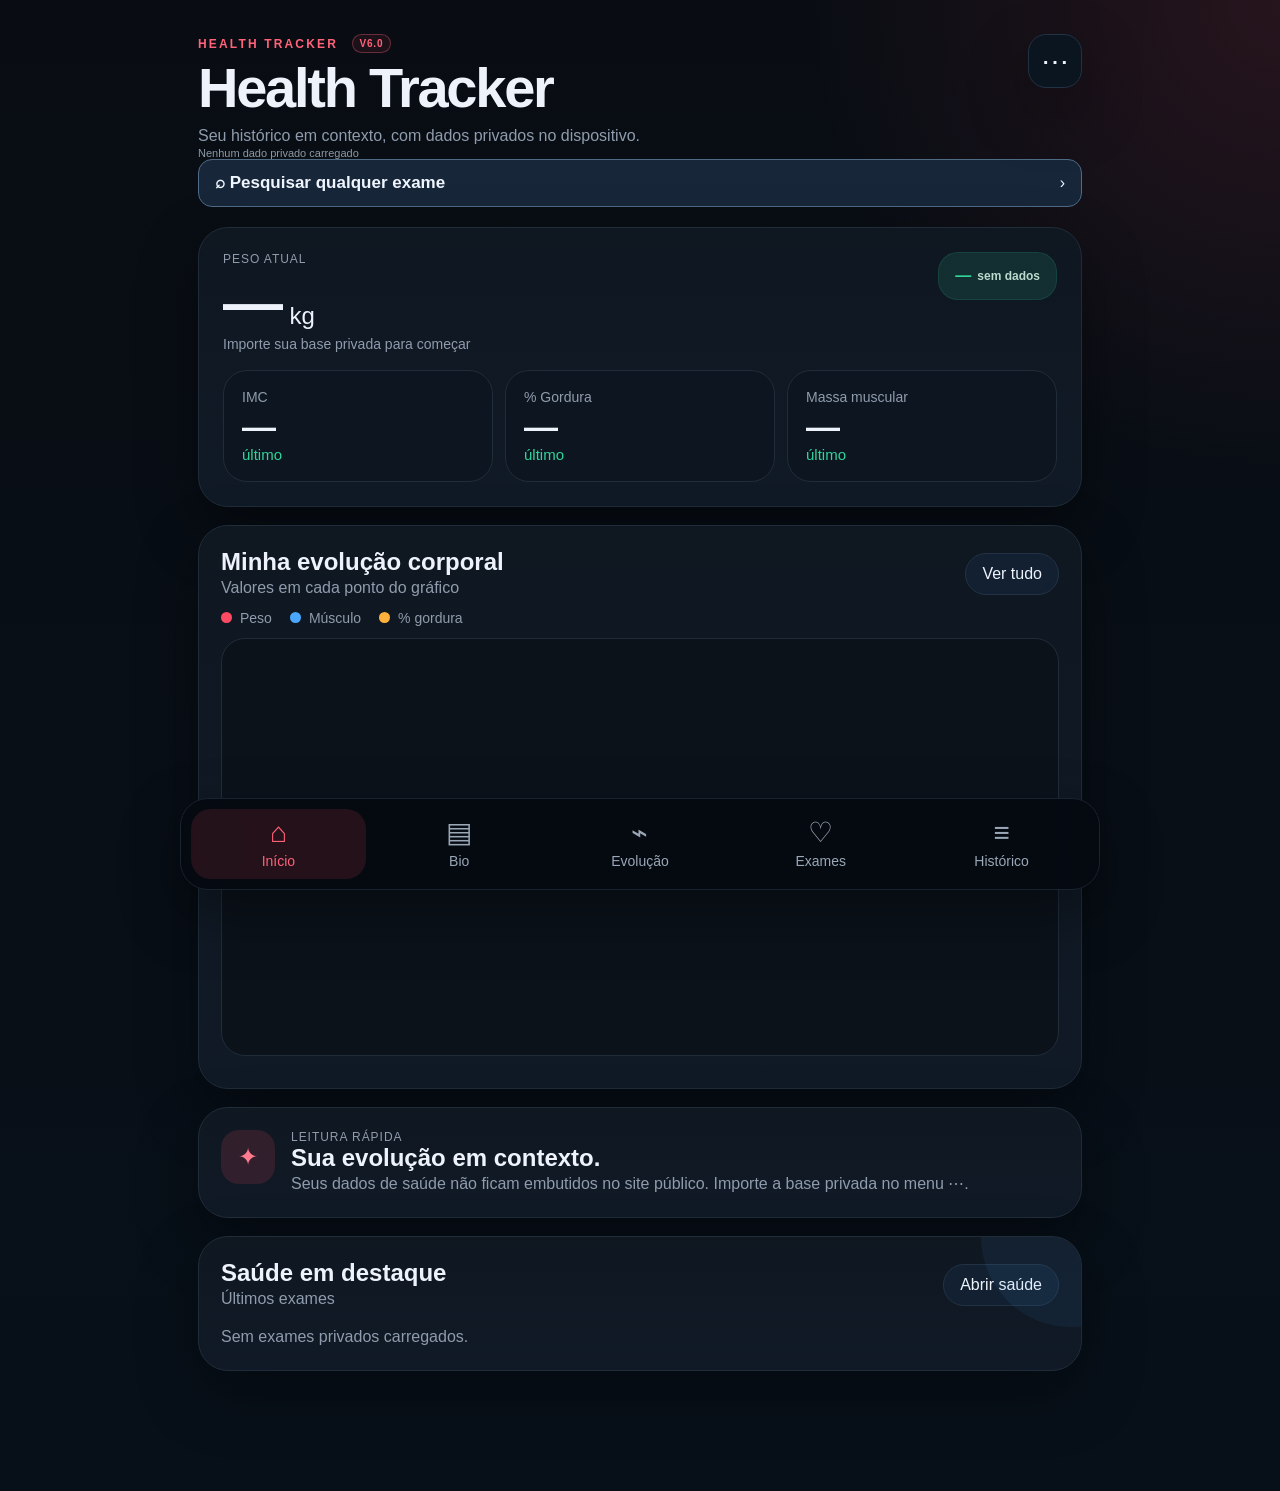
==== commit 82bd28f0: "Activate Health Tracker V6 clinical navigation" ====
--- a/index.html
+++ b/index.html
@@ -1,15 +1,15 @@
-<!doctype html><html lang="pt-BR"><head><meta charset="utf-8"><meta name="viewport" content="width=device-width,initial-scale=1,viewport-fit=cover"><meta name="theme-color" content="#0b0f14"><meta name="apple-mobile-web-app-capable" content="yes"><meta name="apple-mobile-web-app-status-bar-style" content="black-translucent"><meta name="apple-mobile-web-app-title" content="Health Tracker"><meta name="description" content="Painel pessoal privado de saúde e composição corporal."><title>Health Tracker</title><link rel="manifest" href="manifest-v5.webmanifest?v=5.2"><link rel="icon" href="icon.svg?v=5.2" type="image/svg+xml"><link rel="apple-touch-icon" href="icon.svg?v=5.2"><link rel="stylesheet" href="styles.css?v=5.2"><link rel="stylesheet" href="v45.css?v=5.2"><link rel="stylesheet" href="v5.css?v=5.2"><link rel="stylesheet" href="v51.css?v=5.2"><link rel="stylesheet" href="v52.css?v=5.2"></head><body>
-<div class="app-shell"><header class="topbar"><div><p class="eyebrow">HEALTH TRACKER <span class="version-badge">V5.2</span></p><h1 id="greeting">Health Tracker</h1><p class="subtle">Seu histórico em contexto, com dados privados no dispositivo.</p><p class="privacy-banner" id="privacyState"></p></div><button class="icon-btn" id="settingsBtn" aria-label="Dados e configurações">⋯</button></header>
+<!doctype html><html lang="pt-BR"><head><meta charset="utf-8"><meta name="viewport" content="width=device-width,initial-scale=1,viewport-fit=cover"><meta name="theme-color" content="#0b0f14"><meta name="apple-mobile-web-app-capable" content="yes"><meta name="apple-mobile-web-app-status-bar-style" content="black-translucent"><meta name="apple-mobile-web-app-title" content="Health Tracker"><meta name="description" content="Painel pessoal privado de saúde e composição corporal."><title>Health Tracker</title><link rel="manifest" href="manifest-v5.webmanifest?v=6.0"><link rel="icon" href="icon.svg?v=6.0" type="image/svg+xml"><link rel="apple-touch-icon" href="icon.svg?v=6.0"><link rel="stylesheet" href="styles.css?v=6.0"><link rel="stylesheet" href="v45.css?v=6.0"><link rel="stylesheet" href="v5.css?v=6.0"><link rel="stylesheet" href="v51.css?v=6.0"><link rel="stylesheet" href="v52.css?v=6.0"></head><body>
+<div class="app-shell"><header class="topbar"><div><p class="eyebrow">HEALTH TRACKER <span class="version-badge">V6.0</span></p><h1 id="greeting">Health Tracker</h1><p class="subtle">Seu histórico em contexto, com dados privados no dispositivo.</p><p class="privacy-banner" id="privacyState"></p></div><button class="icon-btn" id="settingsBtn" aria-label="Dados e configurações">⋯</button></header>
 <main class="content">
 <section class="view active" data-view="home"><div class="home-panel active"><article class="hero-card"><div class="hero-head"><div><span class="label">Peso atual</span><div class="hero-value"><strong id="heroWeight">—</strong><span>kg</span></div><div class="meta" id="heroDate">—</div></div><div class="delta good" id="weightDelta">—</div></div><div class="metric-grid three"><div class="metric"><span>IMC</span><strong id="heroBmi">—</strong><em class="ok">último</em></div><div class="metric"><span>% Gordura</span><strong id="heroFatPct">—</strong><em class="ok">último</em></div><div class="metric"><span>Massa muscular</span><strong id="heroMuscle">—</strong><em class="ok">último</em></div></div></article>
 <article class="card"><div class="section-title-row"><div><h2>Minha evolução corporal</h2><p class="subtle">Valores em cada ponto do gráfico</p></div><button class="pill-btn" id="openEvolutionBtn">Ver tudo</button></div><div class="legend compact"><span><i class="dot red"></i>Peso</span><span><i class="dot blue"></i>Músculo</span><span><i class="dot amber"></i>% gordura</span></div><div class="chart-wrap compact-home"><svg id="overviewChart" class="chart" viewBox="0 0 720 350"></svg></div><div id="overviewLatest" class="chart-last-values"></div></article>
 <article class="card insight-card"><div class="insight-icon">✦</div><div><span class="label">Leitura rápida</span><h2>Sua evolução em contexto.</h2><p id="homeInsight" class="subtle"></p></div></article>
 <article class="card health-glance"><div class="section-title-row"><div><h2>Saúde em destaque</h2><p class="subtle" id="healthDateBase">Últimos exames</p></div><button class="pill-btn" id="openHealthBtn">Abrir saúde</button></div><div id="healthGlance" class="health-glance-grid"></div></article></div></section>
-<section class="view" data-view="results"><div class="page-title"><div><p class="eyebrow">BIOIMPEDÂNCIA</p><h1>Resultados</h1><p class="subtle">Toque em uma medição para abrir o relatório completo.</p></div></div><div class="timeline" id="resultsTimeline"></div></section>
-<section class="view" data-view="evolution"><div class="page-title"><div><p class="eyebrow">TENDÊNCIAS</p><h1>Evolução</h1></div></div><div class="metric-tabs" id="metricTabs"><button class="active" data-body-metric="weightKg">Peso</button><button data-body-metric="skeletalMuscleKg">Músculo</button><button data-body-metric="bodyFatPct">% Gordura</button><button data-body-metric="bmi">IMC</button></div><article class="card evolution-card"><div class="evolution-number"><span id="evoMetricLabel">Peso</span><strong id="evoMetricValue">—</strong><em id="evoMetricDelta">—</em></div><div id="evoReference" class="reference-strip"></div><div class="chart-wrap large"><svg id="evolutionChart" class="chart" viewBox="0 0 720 450"></svg></div></article></section>
+<section class="view" data-view="results"><div class="page-title"><div><p class="eyebrow">BIOIMPEDÂNCIA</p><h1>Bioimpedância</h1><p class="subtle">Toque em uma medição para abrir o relatório completo.</p></div></div><div class="timeline" id="resultsTimeline"></div></section>
+<section class="view" data-view="evolution"><div class="page-title"><div><p class="eyebrow">TENDÊNCIAS</p><h1>Evolução corporal</h1></div></div><div class="metric-tabs" id="metricTabs"><button class="active" data-body-metric="weightKg">Peso</button><button data-body-metric="skeletalMuscleKg">Músculo</button><button data-body-metric="bodyFatPct">% Gordura</button><button data-body-metric="bmi">IMC</button></div><article class="card evolution-card"><div class="evolution-number"><span id="evoMetricLabel">Peso</span><strong id="evoMetricValue">—</strong><em id="evoMetricDelta">—</em></div><div id="evoReference" class="reference-strip"></div><div class="chart-wrap large"><svg id="evolutionChart" class="chart" viewBox="0 0 720 450"></svg></div></article></section>
 <section class="view" data-view="health"><div class="page-title"><div><p class="eyebrow">EXAMES</p><h1>Saúde</h1></div></div><article class="health-summary-hero"><div class="health-summary-head"><div><span class="label">RESUMO DE SAÚDE</span><h2 id="healthSummaryDate">Sem data-base</h2></div><span id="healthFreshness" class="freshness unknown">—</span></div><p id="healthSummaryText"></p><div id="healthKpis" class="health-kpis"></div></article><div id="healthCategoryTabs" class="health-category-tabs"></div><article class="card"><div class="section-title-row"><div><h2>Marcadores</h2><p class="subtle">Último resultado, referência e tendência</p></div></div><div id="healthMarkers" class="marker-list"></div></article><article class="card evolution-card"><div class="evolution-number"><span id="labMetricLabel">Exame</span><strong id="labMetricValue">—</strong><em id="labMetricDelta">—</em></div><div class="reference-strip"><span id="labReference">—</span></div><p id="labContext" class="lab-context"></p><div class="chart-wrap large"><svg id="labChart" class="chart" viewBox="0 0 720 450"></svg></div></article><article class="card"><h2>Histórico do marcador</h2><div id="labHistory" class="lab-history"></div></article><article class="card reports-card"><div class="section-title-row"><div><h2>Laudos e achados clínicos</h2><p class="subtle">Fonte e data preservadas quando disponíveis</p></div></div><div id="reportHistory" class="report-history"></div></article><article class="card exam-index-card"><div class="section-title-row"><div><h2>Índice de Exames</h2><p class="subtle">Pesquise quando fez, quem solicitou, onde realizou e em qual pasta está o documento.</p></div></div><div class="exam-index-tools"><input id="examIndexSearch" class="exam-search" type="search" placeholder="Buscar exame, médico, laboratório ou pasta" autocomplete="off"><div id="examIndexFilters" class="exam-index-filters"><button class="active" data-exam-filter="all">Todos</button><button data-exam-filter="lab">Laboratório</button><button data-exam-filter="reports">Laudos</button><button data-exam-filter="pending">Pendentes</button><button data-exam-filter="documents">Documentos</button></div></div><p id="examIndexCount" class="exam-index-count"></p><div id="examIndexList" class="exam-index-list"></div><button id="examIndexMore" class="exam-more" hidden>Mostrar todos</button></article><article class="card disclaimer"><strong>Importante</strong><p>Referência laboratorial não é automaticamente uma meta individual. O painel organiza os dados e não substitui avaliação médica.</p></article></section>
 <section class="view" data-view="timeline"><div class="page-title"><div><p class="eyebrow">HISTÓRICO</p><h1>Linha do tempo</h1><p class="subtle">Bioimpedâncias, exames, laudos e tratamentos.</p></div></div><article class="card"><div id="clinicalTimeline"></div></article></section>
 </main><nav class="bottom-nav" aria-label="Navegação principal"><button class="active" data-nav="home"><span>⌂</span><small>Início</small></button><button data-nav="results"><span>▤</span><small>Bio</small></button><button data-nav="evolution"><span>⌁</span><small>Evolução</small></button><button data-nav="health"><span>♡</span><small>Saúde</small></button><button data-nav="timeline"><span>≡</span><small>Histórico</small></button></nav></div>
 <dialog id="bodyDetailDialog" class="detail-dialog"><div class="dialog-head"><div><p class="eyebrow">RESULTADO</p><h2 id="bodyDetailTitle">Bioimpedância</h2></div><button class="icon-btn" id="closeBodyDetail">×</button></div><div id="bodyDetailContent" class="detail-scroll"></div></dialog>
-<dialog id="dataDialog" class="dialog"><div class="dialog-head"><div><p class="eyebrow">DADOS PRIVADOS</p><h2>Privacidade e atualização</h2></div><button class="icon-btn" id="closeDataDialog">×</button></div><p class="privacy-note">A V5.2 publica apenas uma base <strong>criptografada</strong>. Seus exames são descriptografados somente neste aparelho. O panorama de saúde é calculado localmente a partir dessa base. Você importa a chave de recuperação uma única vez; depois, quando eu atualizar seus dados, o app sincroniza automaticamente.</p><div class="key-state"><strong id="keyStatus">Chave ainda não instalada</strong><small id="syncStatus">—</small></div><div class="stack-actions"><label class="primary file-label">Importar chave de recuperação<input id="recoveryKeyInput" type="file" accept="application/json" hidden></label><button class="secondary" id="syncBtn">Sincronizar agora</button><details class="fallback-import"><summary>Importação manual de contingência</summary><label class="secondary file-label">Importar base JSON<input id="importInput" type="file" accept="application/json" hidden></label></details><button class="secondary" id="exportBtn">Exportar backup privado</button><button class="danger-ghost" id="resetBtn">Remover dados deste dispositivo</button><button class="danger-ghost" id="clearKeyBtn">Remover chave deste dispositivo</button></div></dialog>
-<script src="core-v5.js?v=5.2"></script><script src="crypto-v5.js?v=5.2"></script><script src="charts-v5.js?v=5.2"></script><script src="render-v5.js?v=5.2"></script><script src="v51.js?v=5.2"></script><script src="v52.js?v=5.2"></script><script src="ui-v5.js?v=5.2"></script><script src="crypto-ui-v5.js?v=5.2"></script></body></html>
+<dialog id="dataDialog" class="dialog"><div class="dialog-head"><div><p class="eyebrow">DADOS PRIVADOS</p><h2>Privacidade e atualização</h2></div><button class="icon-btn" id="closeDataDialog">×</button></div><p class="privacy-note">A V6.0 publica apenas uma base <strong>criptografada</strong>. Seus exames são descriptografados somente neste aparelho. O panorama de saúde é calculado localmente a partir dessa base. Você importa a chave de recuperação uma única vez; depois, quando eu atualizar seus dados, o app sincroniza automaticamente.</p><div class="key-state"><strong id="keyStatus">Chave ainda não instalada</strong><small id="syncStatus">—</small></div><div class="stack-actions"><label class="primary file-label">Importar chave de recuperação<input id="recoveryKeyInput" type="file" accept="application/json" hidden></label><button class="secondary" id="syncBtn">Sincronizar agora</button><details class="fallback-import"><summary>Importação manual de contingência</summary><label class="secondary file-label">Importar base JSON<input id="importInput" type="file" accept="application/json" hidden></label></details><button class="secondary" id="exportBtn">Exportar backup privado</button><button class="danger-ghost" id="resetBtn">Remover dados deste dispositivo</button><button class="danger-ghost" id="clearKeyBtn">Remover chave deste dispositivo</button></div></dialog>
+<script src="core-v5.js?v=6.0"></script><script src="crypto-v5.js?v=6.0"></script><script src="charts-v5.js?v=6.0"></script><script src="render-v5.js?v=6.0"></script><script src="v51.js?v=6.0"></script><script src="v52.js?v=6.0"></script><script src="ui-v5.js?v=6.0"></script><script src="consult-v6.js?v=6.0"></script><script src="crypto-ui-v5.js?v=6.0"></script></body></html>
--- a/v52.css
+++ b/v52.css
@@ -1 +1 @@
-.health-primary-actions{display:grid;gap:10px;margin:12px 0 16px}.health-action{width:100%;border:1px solid #263340;background:#101820;color:#e8eef3;border-radius:16px;padding:13px 14px;display:grid;grid-template-columns:auto 1fr auto;align-items:center;gap:11px;text-align:left}.health-action.primary{background:linear-gradient(180deg,#12362d,#0f241f);border-color:#2d6c58}.health-action-icon{width:34px;height:34px;border-radius:11px;display:grid;place-items:center;background:#1a2631;color:#b8c6d2;font-size:18px}.health-action.primary .health-action-icon{background:#173f34;color:#62e3b1}.health-action strong{display:block;font-size:14px}.health-action small{display:block;margin-top:3px;color:#8d9aa6;font-size:10px;line-height:1.35}.health-action-arrow{font-size:25px;color:#7d8a95}.panorama-dialog{max-width:760px}.panorama-content{padding-bottom:28px}.panorama-overview{border:1px solid #27333e;background:#0f171e;border-radius:17px;padding:16px;margin-bottom:14px}.panorama-overview h3{font-size:17px;line-height:1.45;margin:7px 0}.panorama-overview p{font-size:11px;line-height:1.55;color:#95a2ad;margin:0}.panorama-grid{display:grid;gap:11px}.panorama-area{border:1px solid #222f3a;background:#0f161d;border-radius:16px;padding:13px}.panorama-area.good{border-color:#205240}.panorama-area.follow{border-color:#5a4f27}.panorama-area.attention{border-color:#6a3030}.panorama-area-head{display:grid;grid-template-columns:auto 1fr auto;gap:10px;align-items:center}.panorama-symbol{width:34px;height:34px;border-radius:11px;background:#1a2530;display:grid;place-items:center;font-size:17px;color:#b7c4ce}.panorama-area h3{font-size:14px;margin:0 0 3px}.panorama-area time{font-size:9px;color:#7f8d98}.panorama-state{font-size:9px;font-weight:900;text-transform:uppercase;border-radius:99px;padding:5px 7px;white-space:nowrap}.panorama-state.good{background:#0b3a2c;color:#60e0b0}.panorama-state.follow{background:#342e17;color:#f0cf68}.panorama-state.attention{background:#3c1919;color:#ff9b9b}.panorama-area>p{font-size:11px;line-height:1.55;color:#a4b0ba;margin:11px 0}.panorama-area details{border-top:1px solid #202b34;padding-top:9px}.panorama-area summary{cursor:pointer;color:#d3dce3;font-size:10px;font-weight:800}.panorama-evidence-list{list-style:none;margin:8px 0 0;padding:0;display:grid;gap:7px}.panorama-evidence-list li{display:grid;grid-template-columns:1fr auto;gap:9px;align-items:start;background:#111a22;border-radius:10px;padding:9px}.panorama-evidence-list strong{display:block;font-size:10px}.panorama-evidence-list span{display:block;margin-top:2px;color:#8997a2;font-size:9px;line-height:1.45}.panorama-evidence-list em{font-size:8px}.panorama-footnote{font-size:9px;line-height:1.5;color:#71808b;margin:13px 3px 0}@media(max-width:560px){.panorama-dialog{width:calc(100vw - 14px);max-width:none}.panorama-area-head{grid-template-columns:auto 1fr}.panorama-state{grid-column:2;justify-self:start}.health-action{padding:12px}.health-action small{font-size:9px}}
+.health-primary-actions{display:grid;gap:10px;margin:12px 0 16px}.health-action{width:100%;border:1px solid #263340;background:#101820;color:#e8eef3;border-radius:16px;padding:13px 14px;display:grid;grid-template-columns:auto 1fr auto;align-items:center;gap:11px;text-align:left}.health-action.primary{background:linear-gradient(180deg,#12362d,#0f241f);border-color:#2d6c58}.health-action-icon{width:34px;height:34px;border-radius:11px;display:grid;place-items:center;background:#1a2631;color:#b8c6d2;font-size:18px}.health-action.primary .health-action-icon{background:#173f34;color:#62e3b1}.health-action strong{display:block;font-size:14px}.health-action small{display:block;margin-top:3px;color:#8d9aa6;font-size:10px;line-height:1.35}.health-action-arrow{font-size:25px;color:#7d8a95}.panorama-dialog{max-width:760px}.panorama-content{padding-bottom:28px}.panorama-overview{border:1px solid #27333e;background:#0f171e;border-radius:17px;padding:16px;margin-bottom:14px}.panorama-overview h3{font-size:17px;line-height:1.45;margin:7px 0}.panorama-overview p{font-size:11px;line-height:1.55;color:#95a2ad;margin:0}.panorama-grid{display:grid;gap:11px}.panorama-area{border:1px solid #222f3a;background:#0f161d;border-radius:16px;padding:13px}.panorama-area.good{border-color:#205240}.panorama-area.follow{border-color:#4a4936}.panorama-area.priority{border-color:#6a3030}.panorama-area-head{display:grid;grid-template-columns:auto 1fr auto;gap:10px;align-items:center}.panorama-symbol{width:34px;height:34px;border-radius:11px;background:#1a2530;display:grid;place-items:center;font-size:17px;color:#b7c4ce}.panorama-area h3{font-size:14px;margin:0 0 3px}.panorama-area time{font-size:9px;color:#7f8d98}.panorama-state{font-size:9px;font-weight:900;text-transform:uppercase;border-radius:99px;padding:5px 7px;white-space:nowrap}.panorama-state.good{background:#0b3a2c;color:#60e0b0}.panorama-state.follow{background:#292719;color:#ddc875}.panorama-state.priority{background:#3c1919;color:#ff9b9b}.panorama-area>p{font-size:11px;line-height:1.55;color:#a4b0ba;margin:11px 0}.panorama-area details{border-top:1px solid #202b34;padding-top:9px}.panorama-area summary{cursor:pointer;color:#d3dce3;font-size:10px;font-weight:800}.panorama-evidence-list{list-style:none;margin:8px 0 0;padding:0;display:grid;gap:7px}.panorama-evidence-list li{display:grid;grid-template-columns:1fr auto;gap:9px;align-items:start;background:#111a22;border-radius:10px;padding:9px}.panorama-evidence-list strong{display:block;font-size:10px}.panorama-evidence-list span{display:block;margin-top:2px;color:#8997a2;font-size:9px;line-height:1.45}.panorama-evidence-list em{font-size:8px}.panorama-evidence-list .status.monitor{background:#292719;color:#ddc875}.panorama-footnote{font-size:9px;line-height:1.5;color:#71808b;margin:13px 3px 0}@media(max-width:560px){.panorama-dialog{width:calc(100vw - 14px);max-width:none}.panorama-area-head{grid-template-columns:auto 1fr}.panorama-state{grid-column:2;justify-self:start}.health-action{padding:12px}.health-action small{font-size:9px}}
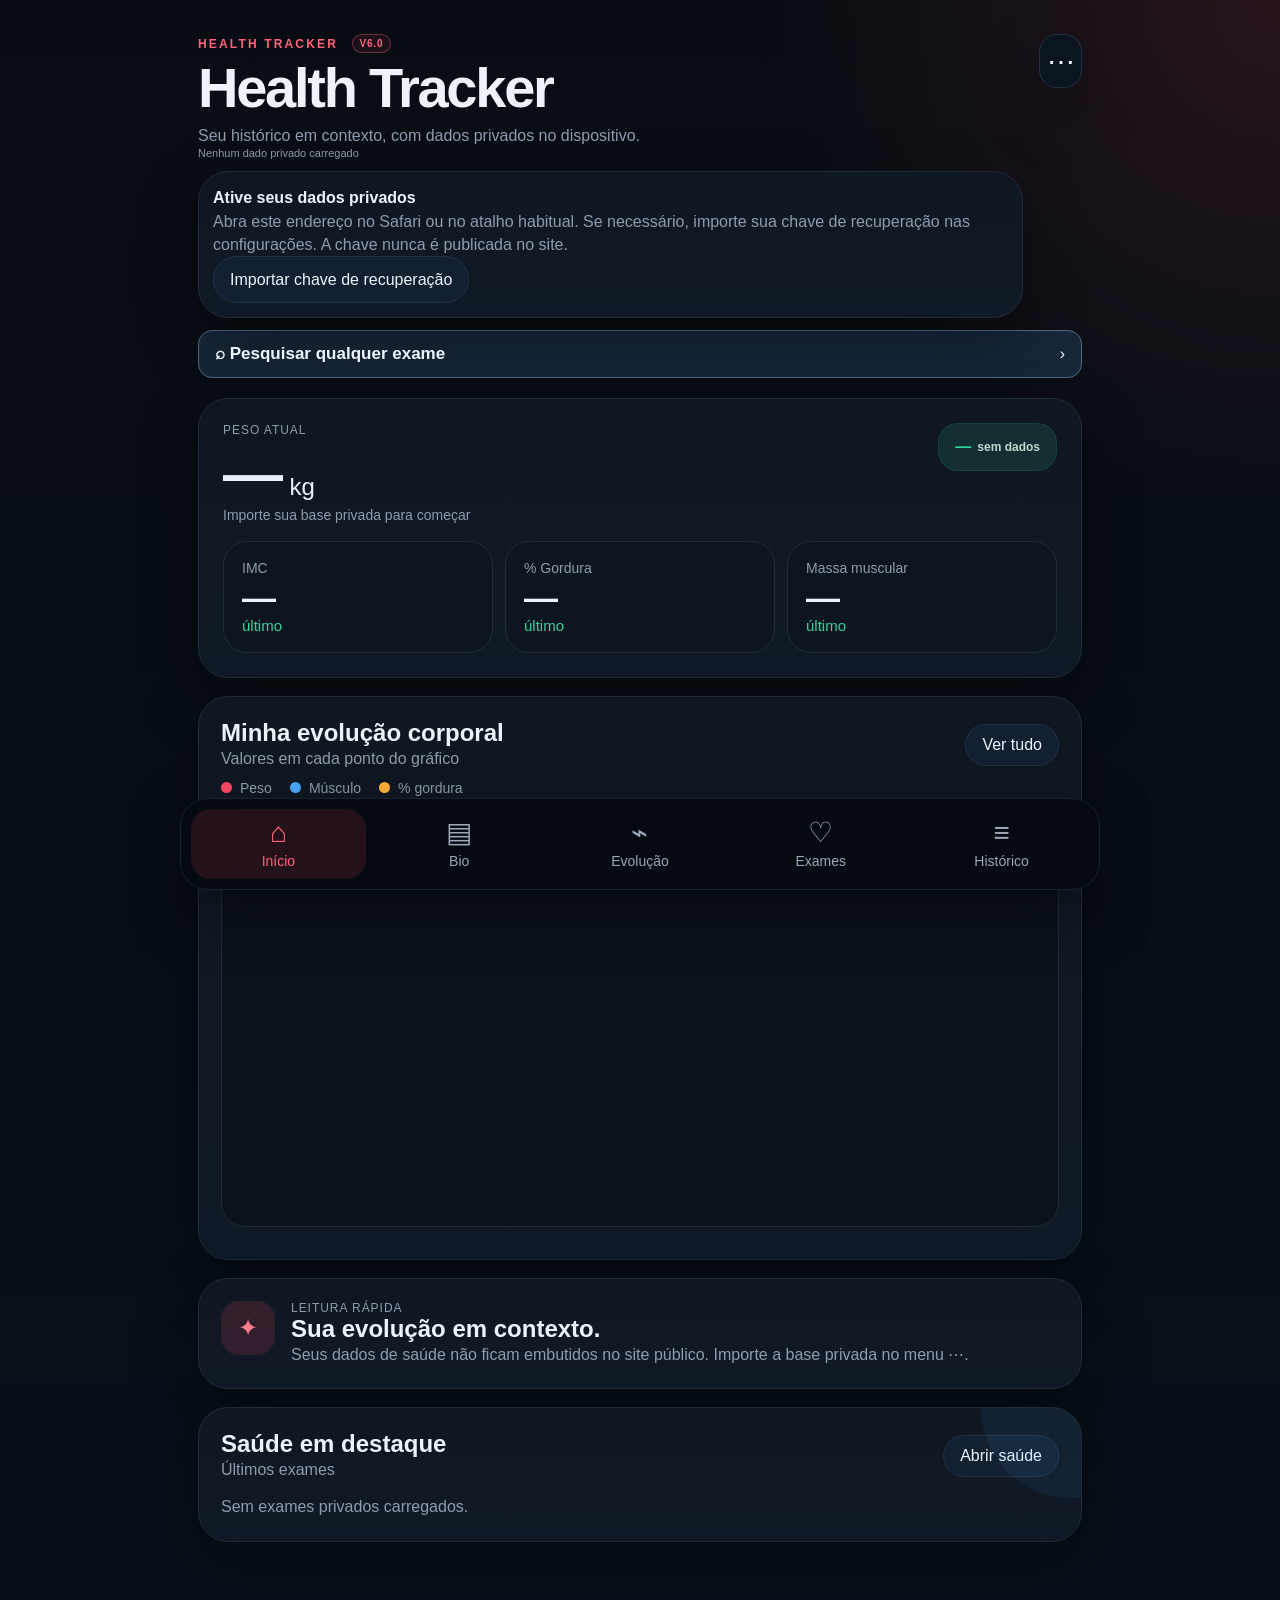
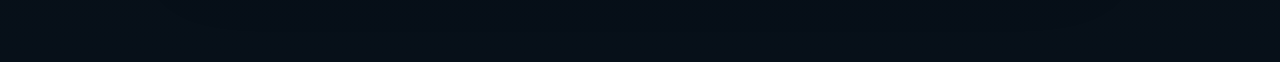
==== commit 089e7af3: "Refresh private recovery UI on existing installations" ====
--- a/index.html
+++ b/index.html
@@ -12,4 +12,4 @@
 </main><nav class="bottom-nav" aria-label="Navegação principal"><button class="active" data-nav="home"><span>⌂</span><small>Início</small></button><button data-nav="results"><span>▤</span><small>Bio</small></button><button data-nav="evolution"><span>⌁</span><small>Evolução</small></button><button data-nav="health"><span>♡</span><small>Saúde</small></button><button data-nav="timeline"><span>≡</span><small>Histórico</small></button></nav></div>
 <dialog id="bodyDetailDialog" class="detail-dialog"><div class="dialog-head"><div><p class="eyebrow">RESULTADO</p><h2 id="bodyDetailTitle">Bioimpedância</h2></div><button class="icon-btn" id="closeBodyDetail">×</button></div><div id="bodyDetailContent" class="detail-scroll"></div></dialog>
 <dialog id="dataDialog" class="dialog"><div class="dialog-head"><div><p class="eyebrow">DADOS PRIVADOS</p><h2>Privacidade e atualização</h2></div><button class="icon-btn" id="closeDataDialog">×</button></div><p class="privacy-note">A V6.0 publica apenas uma base <strong>criptografada</strong>. Seus exames são descriptografados somente neste aparelho. O panorama de saúde é calculado localmente a partir dessa base. Você importa a chave de recuperação uma única vez; depois, quando eu atualizar seus dados, o app sincroniza automaticamente.</p><div class="key-state"><strong id="keyStatus">Chave ainda não instalada</strong><small id="syncStatus">—</small></div><div class="stack-actions"><label class="primary file-label">Importar chave de recuperação<input id="recoveryKeyInput" type="file" accept="application/json" hidden></label><button class="secondary" id="syncBtn">Sincronizar agora</button><details class="fallback-import"><summary>Importação manual de contingência</summary><label class="secondary file-label">Importar base JSON<input id="importInput" type="file" accept="application/json" hidden></label></details><button class="secondary" id="exportBtn">Exportar backup privado</button><button class="danger-ghost" id="resetBtn">Remover dados deste dispositivo</button><button class="danger-ghost" id="clearKeyBtn">Remover chave deste dispositivo</button></div></dialog>
-<script src="core-v5.js?v=6.0"></script><script src="crypto-v5.js?v=6.0"></script><script src="charts-v5.js?v=6.0"></script><script src="render-v5.js?v=6.0"></script><script src="v51.js?v=6.0"></script><script src="v52.js?v=6.0"></script><script src="ui-v5.js?v=6.0"></script><script src="consult-v6.js?v=6.0"></script><script src="crypto-ui-v5.js?v=6.0"></script></body></html>
+<script src="core-v5.js?v=6.0"></script><script src="crypto-v5.js?v=6.0"></script><script src="charts-v5.js?v=6.0"></script><script src="render-v5.js?v=6.0"></script><script src="v51.js?v=6.0"></script><script src="v52.js?v=6.0"></script><script src="ui-v5.js?v=6.0"></script><script src="consult-v6.js?v=6.0"></script><script src="crypto-ui-v5.js?v=6.0.1"></script></body></html>
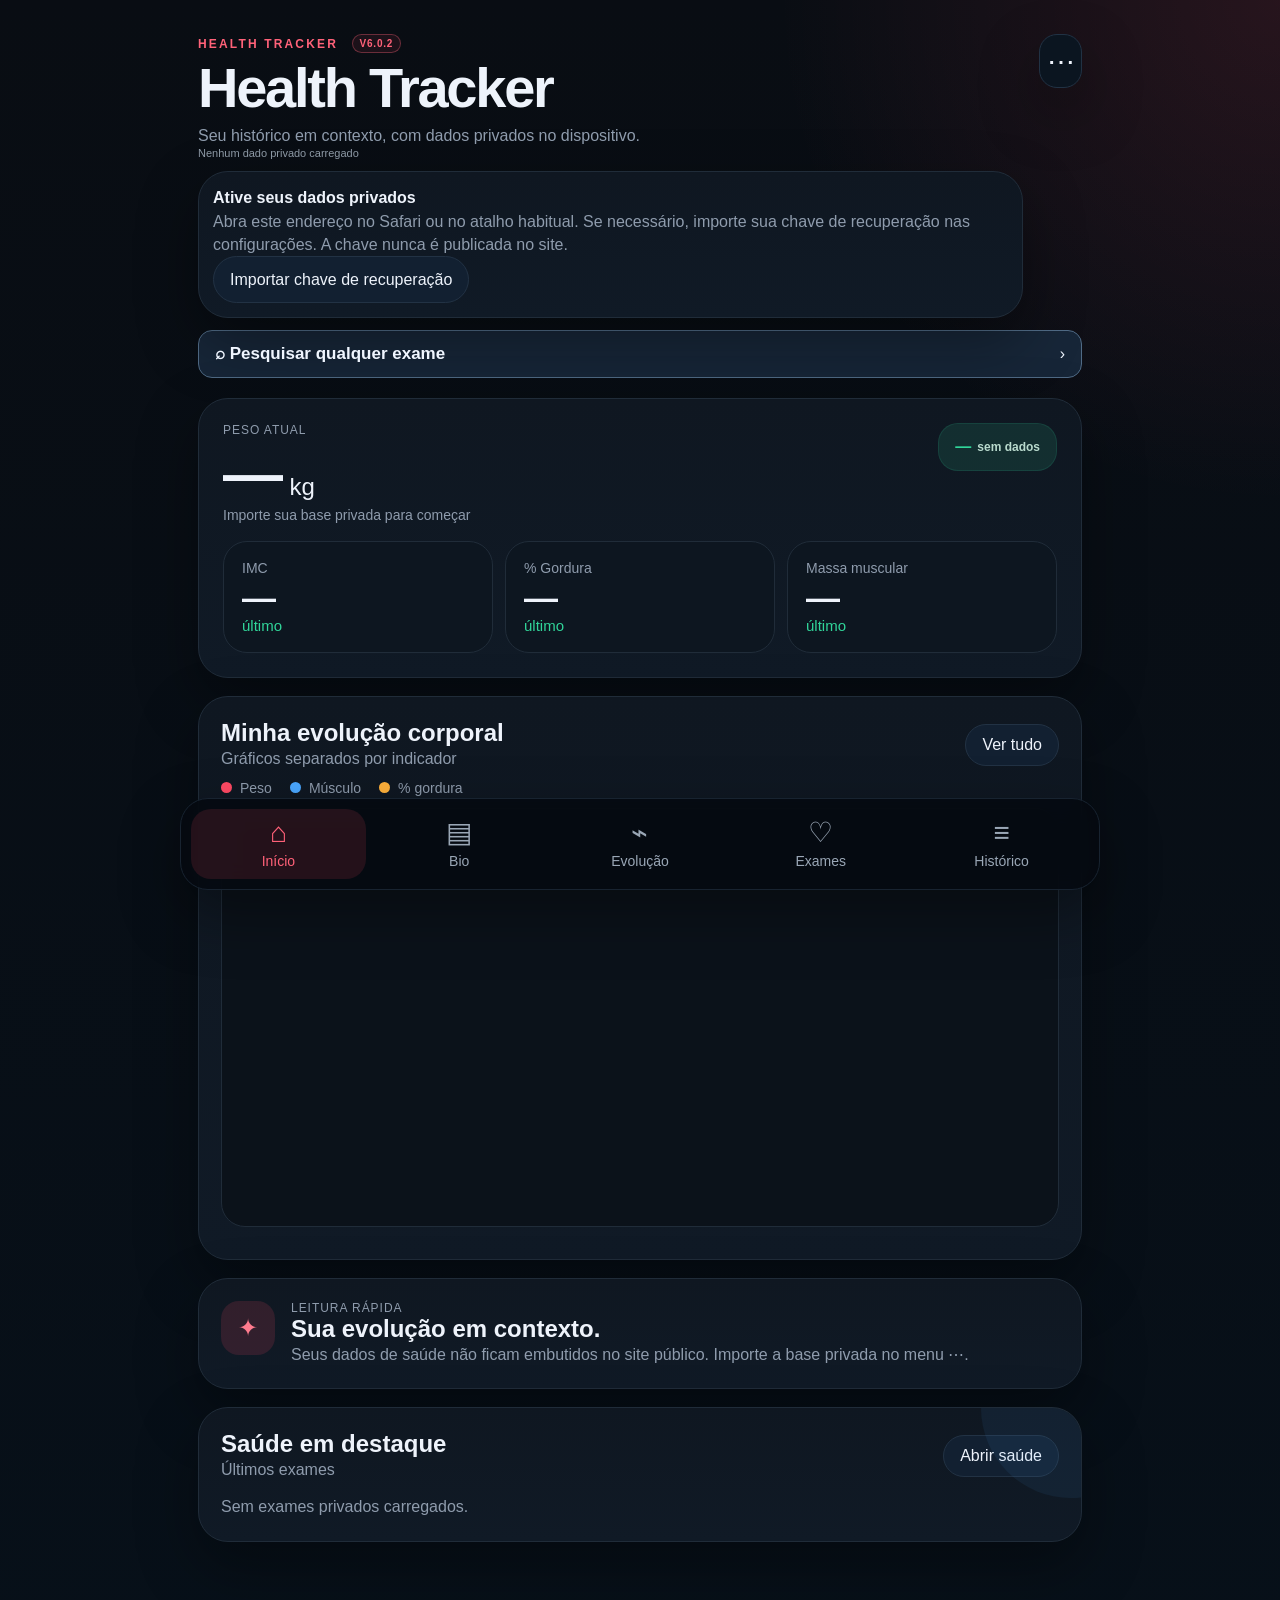
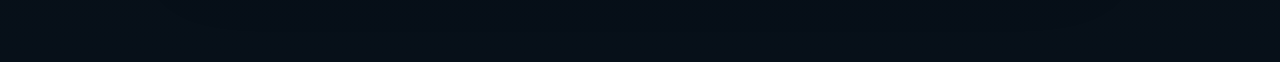
==== commit adefdda2: "Activate readable mobile charts V6.0.2" ====
--- a/index.html
+++ b/index.html
@@ -1,8 +1,8 @@
 <!doctype html><html lang="pt-BR"><head><meta charset="utf-8"><meta name="viewport" content="width=device-width,initial-scale=1,viewport-fit=cover"><meta name="theme-color" content="#0b0f14"><meta name="apple-mobile-web-app-capable" content="yes"><meta name="apple-mobile-web-app-status-bar-style" content="black-translucent"><meta name="apple-mobile-web-app-title" content="Health Tracker"><meta name="description" content="Painel pessoal privado de saúde e composição corporal."><title>Health Tracker</title><link rel="manifest" href="manifest-v5.webmanifest?v=6.0"><link rel="icon" href="icon.svg?v=6.0" type="image/svg+xml"><link rel="apple-touch-icon" href="icon.svg?v=6.0"><link rel="stylesheet" href="styles.css?v=6.0"><link rel="stylesheet" href="v45.css?v=6.0"><link rel="stylesheet" href="v5.css?v=6.0"><link rel="stylesheet" href="v51.css?v=6.0"><link rel="stylesheet" href="v52.css?v=6.0"></head><body>
-<div class="app-shell"><header class="topbar"><div><p class="eyebrow">HEALTH TRACKER <span class="version-badge">V6.0</span></p><h1 id="greeting">Health Tracker</h1><p class="subtle">Seu histórico em contexto, com dados privados no dispositivo.</p><p class="privacy-banner" id="privacyState"></p></div><button class="icon-btn" id="settingsBtn" aria-label="Dados e configurações">⋯</button></header>
+<div class="app-shell"><header class="topbar"><div><p class="eyebrow">HEALTH TRACKER <span class="version-badge">V6.0.2</span></p><h1 id="greeting">Health Tracker</h1><p class="subtle">Seu histórico em contexto, com dados privados no dispositivo.</p><p class="privacy-banner" id="privacyState"></p></div><button class="icon-btn" id="settingsBtn" aria-label="Dados e configurações">⋯</button></header>
 <main class="content">
 <section class="view active" data-view="home"><div class="home-panel active"><article class="hero-card"><div class="hero-head"><div><span class="label">Peso atual</span><div class="hero-value"><strong id="heroWeight">—</strong><span>kg</span></div><div class="meta" id="heroDate">—</div></div><div class="delta good" id="weightDelta">—</div></div><div class="metric-grid three"><div class="metric"><span>IMC</span><strong id="heroBmi">—</strong><em class="ok">último</em></div><div class="metric"><span>% Gordura</span><strong id="heroFatPct">—</strong><em class="ok">último</em></div><div class="metric"><span>Massa muscular</span><strong id="heroMuscle">—</strong><em class="ok">último</em></div></div></article>
-<article class="card"><div class="section-title-row"><div><h2>Minha evolução corporal</h2><p class="subtle">Valores em cada ponto do gráfico</p></div><button class="pill-btn" id="openEvolutionBtn">Ver tudo</button></div><div class="legend compact"><span><i class="dot red"></i>Peso</span><span><i class="dot blue"></i>Músculo</span><span><i class="dot amber"></i>% gordura</span></div><div class="chart-wrap compact-home"><svg id="overviewChart" class="chart" viewBox="0 0 720 350"></svg></div><div id="overviewLatest" class="chart-last-values"></div></article>
+<article class="card"><div class="section-title-row"><div><h2>Minha evolução corporal</h2><p class="subtle">Gráficos separados por indicador</p></div><button class="pill-btn" id="openEvolutionBtn">Ver tudo</button></div><div class="legend compact"><span><i class="dot red"></i>Peso</span><span><i class="dot blue"></i>Músculo</span><span><i class="dot amber"></i>% gordura</span></div><div class="chart-wrap compact-home"><svg id="overviewChart" class="chart" viewBox="0 0 720 350"></svg></div><div id="overviewLatest" class="chart-last-values"></div></article>
 <article class="card insight-card"><div class="insight-icon">✦</div><div><span class="label">Leitura rápida</span><h2>Sua evolução em contexto.</h2><p id="homeInsight" class="subtle"></p></div></article>
 <article class="card health-glance"><div class="section-title-row"><div><h2>Saúde em destaque</h2><p class="subtle" id="healthDateBase">Últimos exames</p></div><button class="pill-btn" id="openHealthBtn">Abrir saúde</button></div><div id="healthGlance" class="health-glance-grid"></div></article></div></section>
 <section class="view" data-view="results"><div class="page-title"><div><p class="eyebrow">BIOIMPEDÂNCIA</p><h1>Bioimpedância</h1><p class="subtle">Toque em uma medição para abrir o relatório completo.</p></div></div><div class="timeline" id="resultsTimeline"></div></section>
@@ -12,4 +12,4 @@
 </main><nav class="bottom-nav" aria-label="Navegação principal"><button class="active" data-nav="home"><span>⌂</span><small>Início</small></button><button data-nav="results"><span>▤</span><small>Bio</small></button><button data-nav="evolution"><span>⌁</span><small>Evolução</small></button><button data-nav="health"><span>♡</span><small>Saúde</small></button><button data-nav="timeline"><span>≡</span><small>Histórico</small></button></nav></div>
 <dialog id="bodyDetailDialog" class="detail-dialog"><div class="dialog-head"><div><p class="eyebrow">RESULTADO</p><h2 id="bodyDetailTitle">Bioimpedância</h2></div><button class="icon-btn" id="closeBodyDetail">×</button></div><div id="bodyDetailContent" class="detail-scroll"></div></dialog>
 <dialog id="dataDialog" class="dialog"><div class="dialog-head"><div><p class="eyebrow">DADOS PRIVADOS</p><h2>Privacidade e atualização</h2></div><button class="icon-btn" id="closeDataDialog">×</button></div><p class="privacy-note">A V6.0 publica apenas uma base <strong>criptografada</strong>. Seus exames são descriptografados somente neste aparelho. O panorama de saúde é calculado localmente a partir dessa base. Você importa a chave de recuperação uma única vez; depois, quando eu atualizar seus dados, o app sincroniza automaticamente.</p><div class="key-state"><strong id="keyStatus">Chave ainda não instalada</strong><small id="syncStatus">—</small></div><div class="stack-actions"><label class="primary file-label">Importar chave de recuperação<input id="recoveryKeyInput" type="file" accept="application/json" hidden></label><button class="secondary" id="syncBtn">Sincronizar agora</button><details class="fallback-import"><summary>Importação manual de contingência</summary><label class="secondary file-label">Importar base JSON<input id="importInput" type="file" accept="application/json" hidden></label></details><button class="secondary" id="exportBtn">Exportar backup privado</button><button class="danger-ghost" id="resetBtn">Remover dados deste dispositivo</button><button class="danger-ghost" id="clearKeyBtn">Remover chave deste dispositivo</button></div></dialog>
-<script src="core-v5.js?v=6.0"></script><script src="crypto-v5.js?v=6.0"></script><script src="charts-v5.js?v=6.0"></script><script src="render-v5.js?v=6.0"></script><script src="v51.js?v=6.0"></script><script src="v52.js?v=6.0"></script><script src="ui-v5.js?v=6.0"></script><script src="consult-v6.js?v=6.0"></script><script src="crypto-ui-v5.js?v=6.0.1"></script></body></html>
+<script src="core-v5.js?v=6.0"></script><script src="crypto-v5.js?v=6.0"></script><script src="charts-v5.js?v=6.0.2"></script><script src="render-v5.js?v=6.0.2"></script><script src="v51.js?v=6.0"></script><script src="v52.js?v=6.0"></script><script src="ui-v5.js?v=6.0"></script><script src="consult-v6.js?v=6.0.2"></script><script src="crypto-ui-v5.js?v=6.0.1"></script></body></html>
